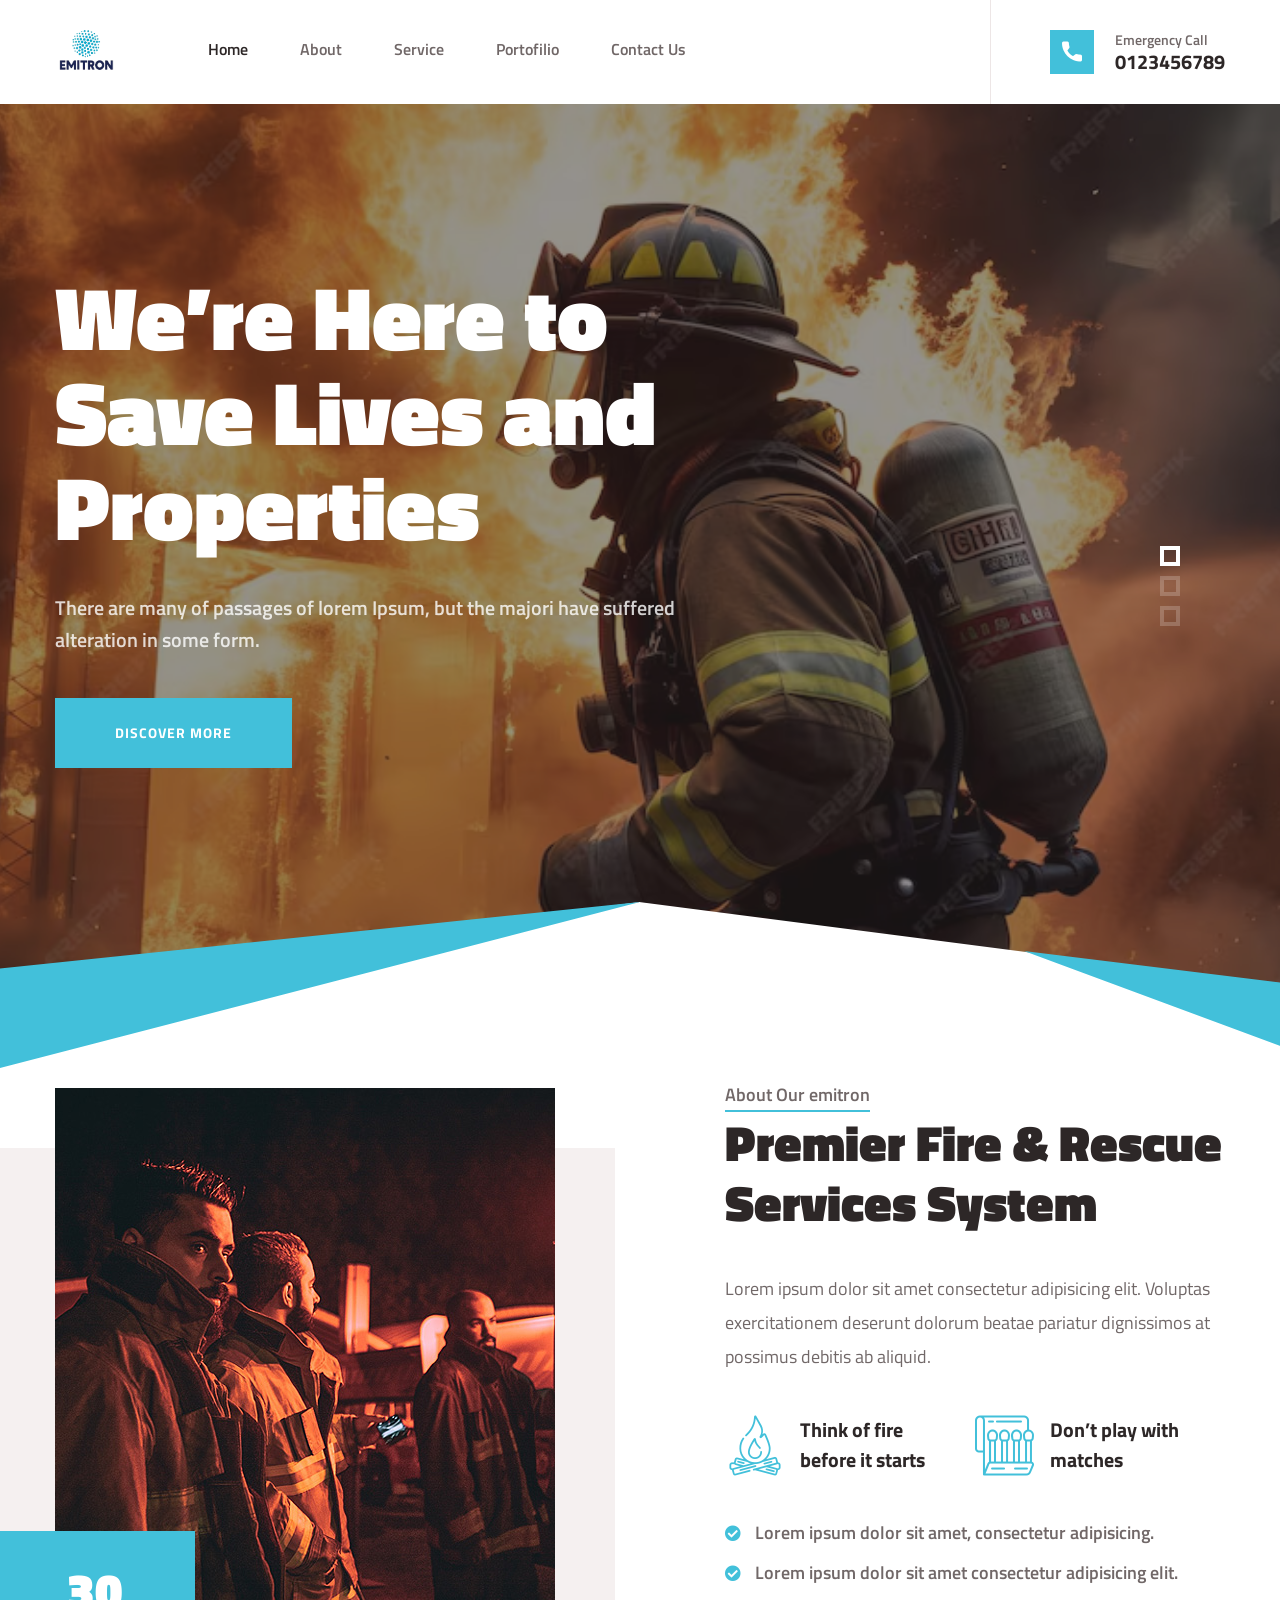
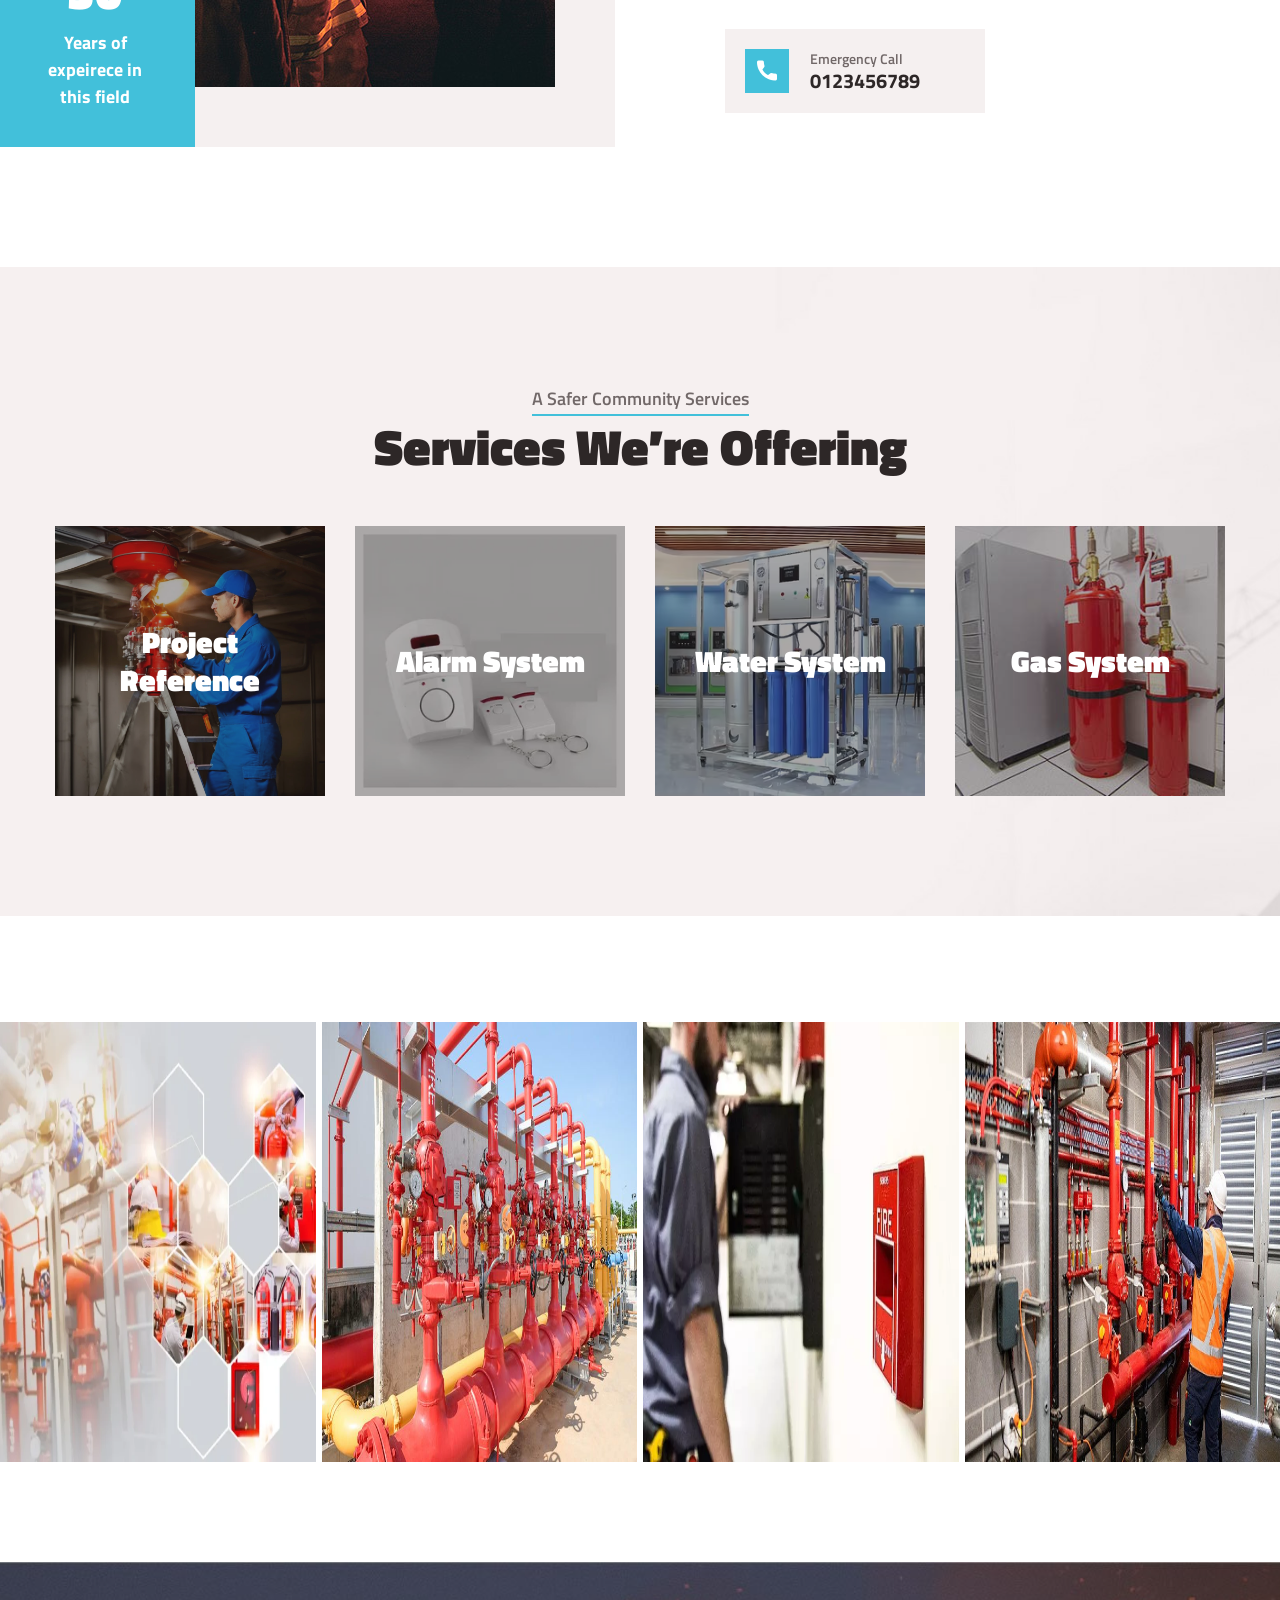
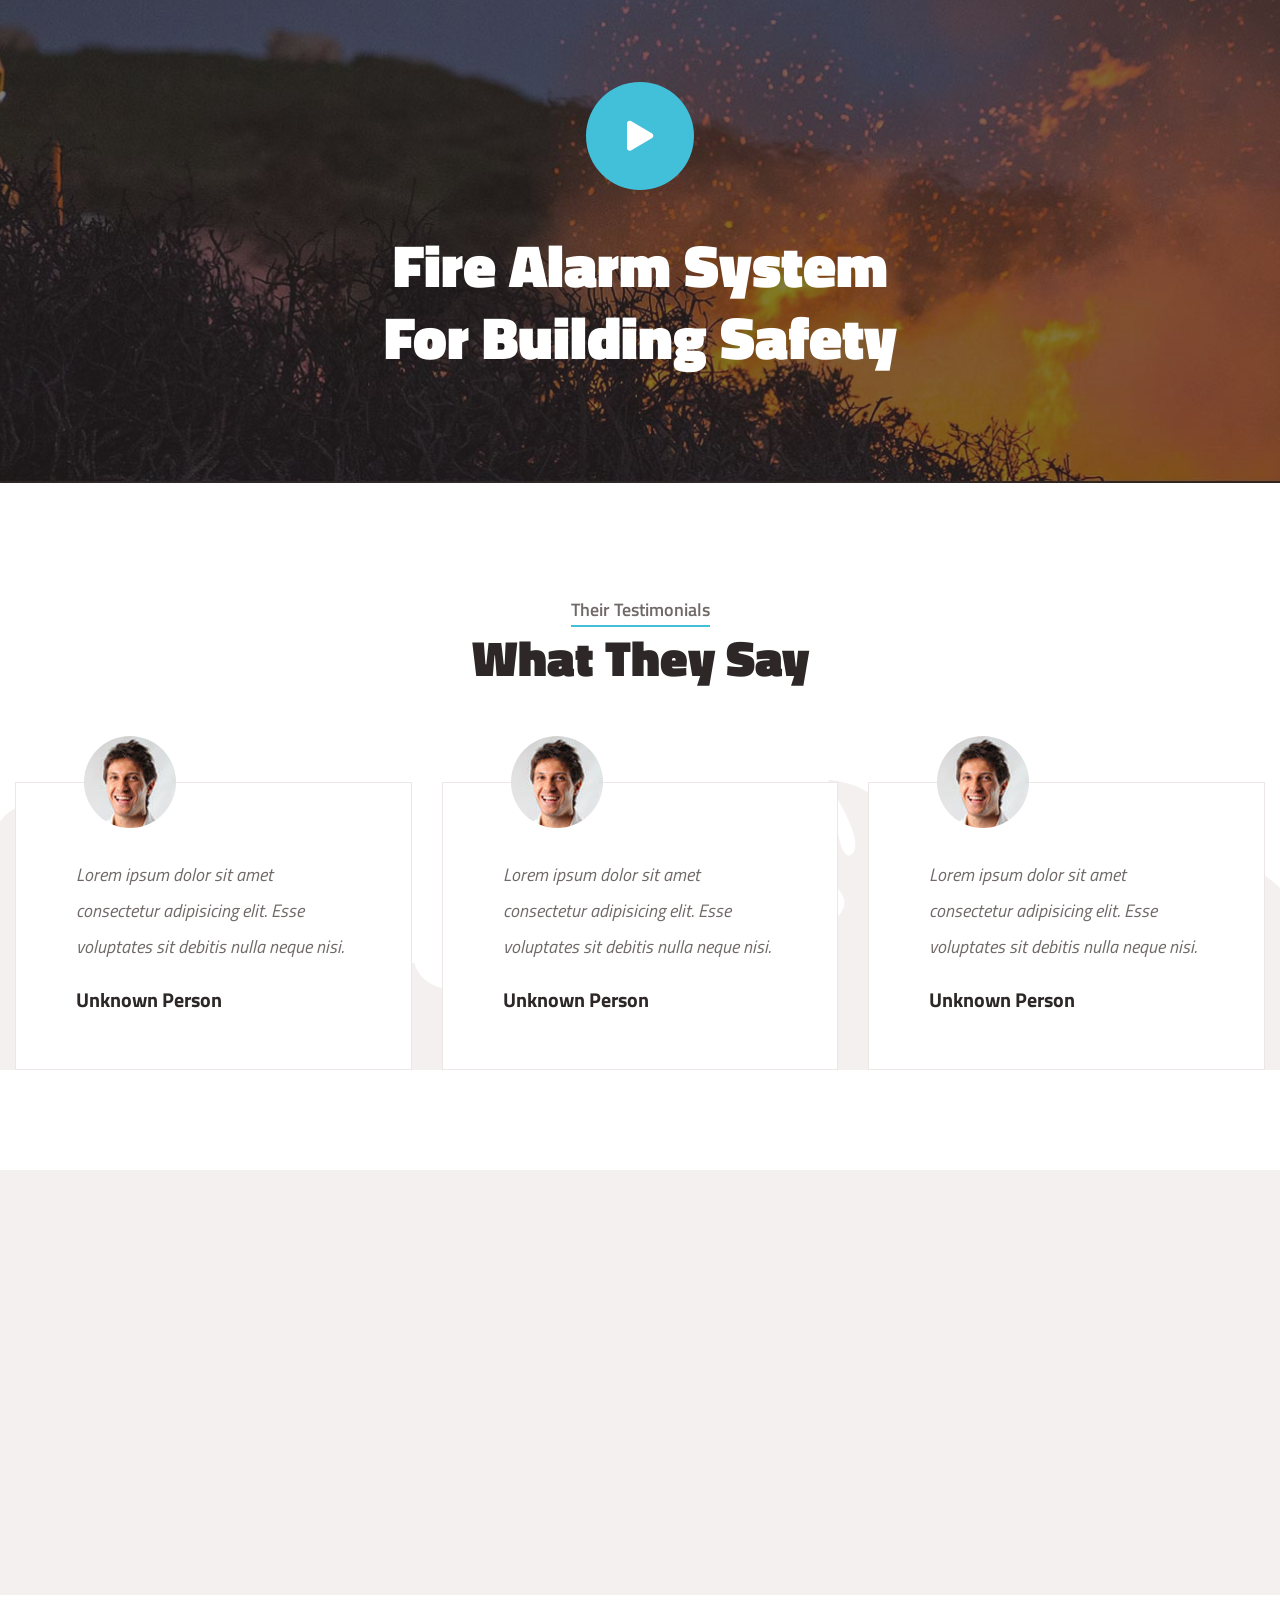
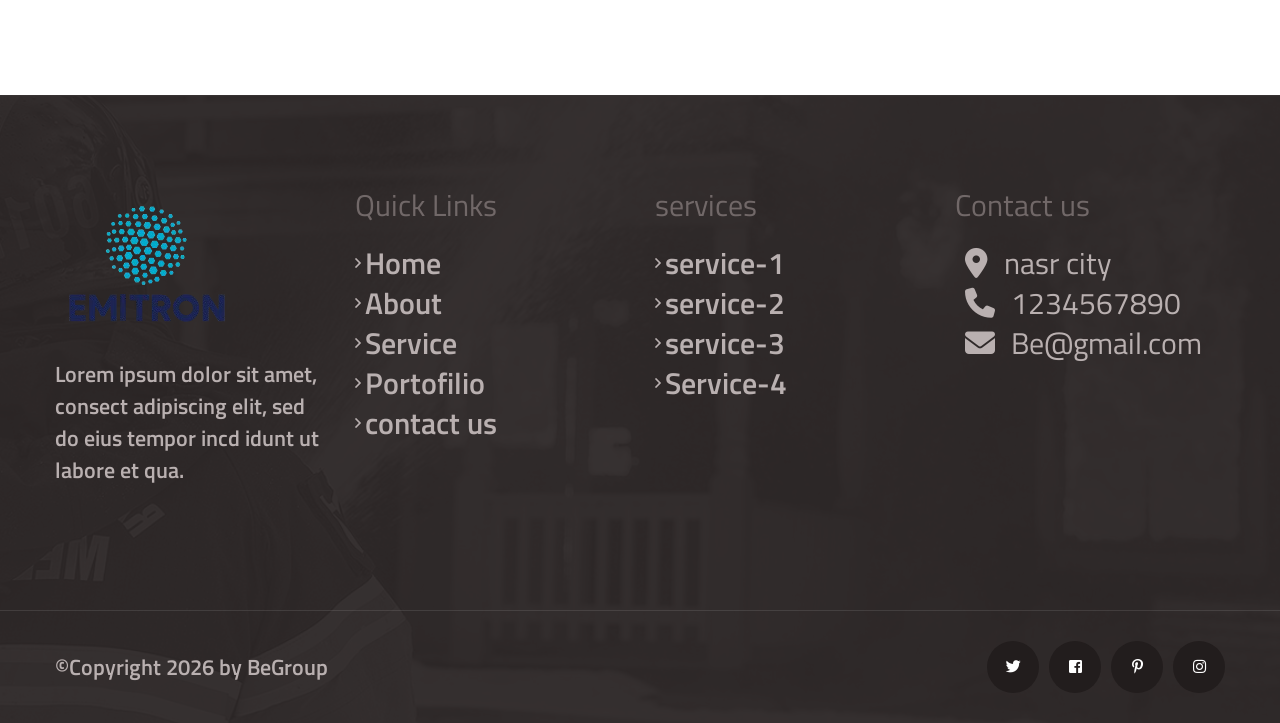
==== index.html @ 17628628 "edits" ====
<!DOCTYPE html>
<html lang="en">

<head>
    <meta charset="utf-8">
    <meta http-equiv="X-UA-Compatible" content="IE=edge">
    <meta name="viewport" content="width=device-width, initial-scale=1.0, maximum-scale=1.0, user-scalable=0">

    <title>emitron</title>

    <!-- Fav Icon -->
    <link rel="icon" href="assets/images/favicon.ico" type="image/x-icon">

    <!-- Google Fonts -->
    <link
        href="https://fonts.googleapis.com/css2?family=Titillium+Web:ital,wght@0,200;0,300;0,400;0,600;0,700;0,900;1,200;1,300;1,400;1,600;1,700&display=swap"
        rel="stylesheet">
    <link rel="stylesheet" href="https://cdnjs.cloudflare.com/ajax/libs/font-awesome/6.5.0/css/all.min.css">
    <!-- Stylesheets -->
    <link href="assets/css/font-awesome-all.css" rel="stylesheet">
    <link href="assets/css/flaticon.css" rel="stylesheet">
    <link href="assets/css/owl.css" rel="stylesheet">
    <link href="assets/css/bootstrap.css" rel="stylesheet">
    <link href="assets/css/jquery.fancybox.min.css" rel="stylesheet">
    <link href="assets/css/animate.css" rel="stylesheet">
    <link href="assets/css/color.css" rel="stylesheet">
    <link href="assets/css/style.css" rel="stylesheet">
    <link href="assets/css/responsive.css" rel="stylesheet">

</head>


<!-- page wrapper -->

<body>

    <div class="boxed_wrapper">


        <!-- preloader -->
        <div class="loader-wrap">
            <div class="preloader">
                <div class="preloader-close"><i class="fa-solid fa-circle-xmark"></i></div>
                <div id="handle-preloader" class="handle-preloader">
                    <div class="animation-preloader">
                        <div class="spinner"></div>
                        <div class="txt-loading">
                            <span data-text-preloader="e" class="letters-loading">
                                e
                            </span>
                            <span data-text-preloader="m" class="letters-loading">
                                m
                            </span>
                            <span data-text-preloader="i" class="letters-loading">
                                i
                            </span>
                            <span data-text-preloader="t" class="letters-loading">
                                t
                            </span>
                            <span data-text-preloader="r" class="letters-loading">
                                r
                            </span>
                            <span data-text-preloader="o" class="letters-loading">
                                o
                            </span>
                            <span data-text-preloader="n" class="letters-loading">
                                n
                            </span>

                        </div>
                    </div>
                </div>
            </div>
        </div>
        <!-- preloader end -->

        <!-- main header -->
        <header class="main-header">

            <!-- header-lower -->
            <div class="header-lower">
                <div class="auto-container">
                    <div class="outer-box clearfix">
                        <div class="logo-box pull-left">
                            <figure class="logo"><a href="index.html"><img class="logo1" src="assets/1.PNG" alt=""></a>
                            </figure>
                        </div>
                        <div class="menu-area pull-left">
                            <!--Mobile Navigation Toggler-->
                            <div class="mobile-nav-toggler">
                                <i class="icon-bar"></i>
                                <i class="icon-bar"></i>
                                <i class="icon-bar"></i>
                            </div>
                            <nav class="main-menu navbar-expand-md navbar-light">
                                <div class="collapse navbar-collapse show clearfix" id="navbarSupportedContent">
                                    <ul class="navigation clearfix">
                                        <li class="current"><a href="index.html">Home</a>

                                        </li>
                                        <li ><a href="about.html">About</a>

                                        </li>

                                        <li class=" dropdown"><a href="service.html">Service</a>
                                            <ul>
                                                <li><a href="service-details.html">Service-1</a>
                                                <li><a href="service-details.html">Service-1</a>
                                                <li><a href="service-details.html">Service-1</a>
                                                <li><a href="service-details.html">Service-1</a>
                                            </ul>
                                        </li>
                                        <li> <a href="portofilio.html">
                                                Portofilio
                                            </a></li>


                                        <li><a href="contact.html">Contact Us</a>

                                        </li>
                                    </ul>
                                </div>
                            </nav>
                        </div>

                        <div class="support-box pull-right">
                            <i class="flaticon-call"></i>
                            <p>Emergency Call</p>
                            <h4><a href="tel:0123456789">0123456789</a></h4>
                        </div>
                    </div>
                </div>
            </div>

            <!--sticky Header-->
            <div class="sticky-header">
                <div class="auto-container">
                    <div class="outer-box clearfix">
                        <div class="logo-box pull-left">
                            <figure class="logo"><a href="index.html"><img class="logo1" src="assets/1.PNG" alt=""></a>
                            </figure>
                        </div>
                        <div class="menu-area pull-left">
                            <nav class="main-menu clearfix">
                                <!--Keep This Empty / Menu will come through Javascript-->
                            </nav>
                        </div>
                        <div class="support-box pull-right">
                            <i class="flaticon-call"></i>
                            <p>Emergency Call</p>
                            <h4><a href="tel:0123456789">0123456789</a></h4>
                        </div>
                    </div>
                </div>
            </div>
        </header>
        <!-- main-header end-->

        <!-- Mobile Menu  -->
        <div class="mobile-menu">
            <div class="menu-backdrop"></div>
            <div class="close-btn"><i class="fas fa-times"></i></div>

            <nav class="menu-box">
                <div class="nav-logo"><a href="index.html"><img src="assets/1.PNG" alt="" title=""></a></div>
                <div class="menu-outer"><!--Here Menu Will Come Automatically Via Javascript / Same Menu as in Header-->
                </div>
                <div class="contact-info">
                    <h4>Contact Info</h4>
                    <ul>
                        <li>nasr city</li>
                        <li><a href="tel:+1234567890">1234567890</a></li>
                        <li><a href="mailto:Be@gmail.com">Be@gmail.com</a></li>
                    </ul>
                </div>
                <div class="social-links">
                    <ul class="clearfix">
                        <li><a href="index.html"><span class="fab fa-twitter"></span></a></li>
                        <li><a href="index.html"><span class="fab fa-facebook-square"></span></a></li>
                        <li><a href="index.html"><span class="fab fa-pinterest-p"></span></a></li>
                        <li><a href="index.html"><span class="fab fa-instagram"></span></a></li>
                        <li><a href="index.html"><span class="fab fa-youtube"></span></a></li>
                    </ul>
                </div>
            </nav>
        </div>
        <!-- End Mobile Menu -->


        <!-- banner-section -->
        <section class="banner-section style-one">
            <div class="pattern-layer"></div>
            <div class="banner-carousel owl-theme owl-carousel owl-nav-none">
                <div class="slide-item">
                    <div class="image-layer" style="background-image:url(assets/images/background/11.avif)"></div>
                    <div class="auto-container">
                        <div class="content-box">
                            <h1>We’re Here to Save Lives and Properties</h1>
                            <p>There are many of passages of lorem Ipsum, but the majori have suffered alteration in
                                some form.</p>
                            <div class="btn-box">
                                <a href="index.html" class="theme-btn-one">Discover More</a>
                            </div>
                        </div>
                    </div>
                </div>
                <div class="slide-item bg-left">
                    <div class="image-layer" style="background-image:url(assets/images/background/12.jpg)"></div>
                    <div class="auto-container">
                        <div class="content-box">
                            <h1>We’re Here to Save Lives and Properties</h1>
                            <p>There are many of passages of lorem Ipsum, but the majori have suffered alteration in
                                some form.</p>
                            <div class="btn-box">
                                <a href="index.html" class="theme-btn-one">Discover More</a>
                            </div>
                        </div>
                    </div>
                </div>
                <div class="slide-item bg-left">
                    <div class="image-layer" style="background-image:url(assets/images/background/13.jpg)"></div>
                    <div class="auto-container">
                        <div class="content-box">
                            <h1>We’re Here to Save Lives and Properties</h1>
                            <p>There are many of passages of lorem Ipsum, but the majori have suffered alteration in
                                some form.</p>
                            <div class="btn-box">
                                <a href="about.html" class="theme-btn-one">Discover More</a>
                            </div>
                        </div>
                    </div>
                </div>
            </div>
        </section>
        <!-- banner-section end -->


        <!-- about-section -->
        <section class="about-section">
            <div class="auto-container">
                <div class="row clearfix">
                    <div class="col-lg-6 col-md-12 col-sm-12 image-column">
                        <div class="image_block_1">
                            <div class="image-box">
                                <figure class="image"><img src="assets/images/resource/about-1.jpg" alt=""></figure>
                                <div class="image-content">
                                    <h2>30</h2>
                                    <h5>Years of expeirece in this field</h5>
                                </div>
                            </div>
                        </div>
                    </div>
                    <div class="col-lg-6 col-md-12 col-sm-12 content-column">
                        <div class="content_block_1">
                            <div class="content-box">
                                <div class="sec-title">
                                    <p>About Our emitron</p>
                                    <h2>Premier Fire & Rescue Services System</h2>
                                </div>
                                <div class="text">
                                    <p>Lorem ipsum dolor sit amet consectetur adipisicing elit. Voluptas exercitationem
                                        deserunt dolorum beatae pariatur dignissimos at possimus debitis ab aliquid.</p>
                                </div>
                                <div class="inner-box clearfix">
                                    <div class="single-item">
                                        <i class="flaticon-bonfire"></i>
                                        <h4>Think of fire <br />before it starts</h4>
                                    </div>
                                    <div class="single-item">
                                        <i class="flaticon-matches"></i>
                                        <h4>Don’t play with matches</h4>
                                    </div>
                                </div>
                                <ul class="list-item clearfix">
                                    <li>Lorem ipsum dolor sit amet, consectetur adipisicing.</li>
                                    <li>Lorem ipsum dolor sit amet consectetur adipisicing elit.</li>
                                </ul>
                                <div class="support-box">
                                    <i class="flaticon-call"></i>
                                    <p>Emergency Call</p>
                                    <h4><a href="tel:0123456789">0123456789</a></h4>
                                </div>
                            </div>
                        </div>
                    </div>
                </div>
            </div>
        </section>
        <!-- about-section end -->


        <!-- service-section -->
        <section class="service-section centred bg-color-1">
            <div class="bg-layer" style="background-image: url(assets/images/background/service-bg-1.jpg);"></div>
            <div class="auto-container">
                <div class="sec-title">
                    <p>A Safer Community Services</p>
                    <h2>Services We’re Offering</h2>
                </div>
                <div class="row clearfix">
                    <div class="col-lg-3 col-md-6 col-sm-12 service-block">
                        <div class="service-block-one wow fadeInUp animated animated" data-wow-delay="00ms"
                            data-wow-duration="1500ms">
                            <div class="inner-box">
                                <figure class="image-box"><img src="assets/images/background/14.webp" alt=""></figure>
                                <div class="text">
                                    <h2>Project Reference</h2>
                                </div>
                                <div class="overlay-content">
                                    <div class="inner">
                                        <h3><a href="service-details.html"></a>Project Reference</h3>
                                        <p>Lorem ipsum dolor sit. <br />Lorem ipsum dolor sit amet.</p>
                                        <div class="link"><a href="service-details.html">More</a></div>
                                    </div>
                                </div>
                            </div>
                        </div>
                    </div>
                    <div class="col-lg-3 col-md-6 col-sm-12 service-block">
                        <div class="service-block-one wow fadeInUp animated animated" data-wow-delay="300ms"
                            data-wow-duration="1500ms">
                            <div class="inner-box">
                                <figure class="image-box"><img src="assets/images/background/16.webp" alt=""></figure>
                                <div class="text">
                                    <h2>Alarm System</h2>
                                </div>
                                <div class="overlay-content">
                                    <div class="inner">
                                        <h3><a href="service-details.html">Alarm System</a></h3>
                                        <p>Lorem ipsum dolor sit. <br />Lorem ipsum dolor sit amet.</p>
                                        <div class="link"><a href="service-details.html">More</a></div>
                                    </div>
                                </div>
                            </div>
                        </div>
                    </div>
                    <div class="col-lg-3 col-md-6 col-sm-12 service-block">
                        <div class="service-block-one wow fadeInUp animated animated" data-wow-delay="600ms"
                            data-wow-duration="1500ms">
                            <div class="inner-box">
                                <figure class="image-box"><img src="assets/images/background/111.avif" alt=""></figure>
                                <div class="text">
                                    <h2>Water System</h2>
                                </div>
                                <div class="overlay-content">
                                    <div class="inner">
                                        <h3><a href="service-details.html">Water System</a></h3>
                                        <p>Lorem ipsum dolor sit. <br />Lorem ipsum dolor sit amet.</p>
                                        <div class="link"><a href="service-details.html">More</a></div>
                                    </div>
                                </div>
                            </div>
                        </div>
                    </div>
                    <div class="col-lg-3 col-md-6 col-sm-12 service-block">
                        <div class="service-block-one wow fadeInUp animated animated" data-wow-delay="600ms"
                            data-wow-duration="1500ms">
                            <div class="inner-box">
                                <figure class="image-box"><img src="assets/images/background/133.jpg" alt=""></figure>
                                <div class="text">
                                    <h2>Gas System</h2>
                                </div>
                                <div class="overlay-content">
                                    <div class="inner">
                                        <h3><a href="service-details.html">Gas System</a></h3>
                                        <p>Lorem ipsum dolor sit. <br />Lorem ipsum dolor sit amet.</p>
                                        <div class="link"><a href="service-details.html">More</a></div>
                                    </div>
                                </div>
                            </div>
                        </div>
                    </div>
                </div>
            </div>
        </section>
        <!-- service-section end -->

        <section class="space-section">

        </section>
        <!-- portofilio-section -->
        <section class="portofilio-section pt-6">
            <div class="outer-container">
                <div class="portofilio-carousel owl-carousel owl-theme owl-dots-none owl-nav-none">
                    <div class="portofilio-block-one">
                        <div class="inner-box">
                            <figure class="image-box">
                                <img src="assets/images//background/111111.webp" alt="">
                                <a href="assets/images/background/111111.web" class="view-btn lightbox-image"
                                    data-fancybox="portofilio">+</a>
                            </figure>
                        </div>
                    </div>
                    <div class="portofilio-block-one">
                        <div class="inner-box">
                            <figure class="image-box">
                                <img src="assets/images//background/1111111.jpg" alt="">
                                <a href="assets/images/background/1111111.jpg" class="view-btn lightbox-image"
                                    data-fancybox="portofilio">+</a>
                            </figure>
                        </div>
                    </div>
                    <div class="portofilio-block-one">
                        <div class="inner-box">
                            <figure class="image-box">
                                <img src="assets/images//background/1212.webp" alt="">
                                <a href="assets/images/background/1212.web" class="view-btn lightbox-image"
                                    data-fancybox="portofilio">+</a>
                            </figure>
                        </div>
                    </div>
                    <div class="portofilio-block-one">
                        <div class="inner-box">
                            <figure class="image-box">
                                <img src="assets/images//background/1313.jpg" alt="">
                                <a href="assets/images/background/1313.jpg" class="view-btn lightbox-image"
                                    data-fancybox="portofilio">+</a>
                            </figure>
                        </div>
                    </div>
                </div>
            </div>
        </section>
        <!-- portofilio-section end -->



        <section class="space-section">

        </section>



        <!-- video-section -->
        <section class="video-section centred" style="background-image: url(assets/images/background/video-bg-1.jpg);">
            <div class="auto-container">
                <div class="inner-box">
                    <a href="https://youtu.be/GQ6KFdTDbPE" class="lightbox-image video-btn" data-caption="">
                        <i class="fas fa-play"></i>
                    </a>
                    <h2>Fire Alarm System <br>For Building Safety</h2>
                </div>
            </div>
        </section>
        <!-- video-section end -->


        <!-- testimonial-section -->
        <section class="testimonial-section">
            <div class="pattern-layer" style="background-image: url(assets/images/shape/pattern-2.png);"></div>
            <div class="large-container">
                <div class="sec-title centred">
                    <p>Their Testimonials</p>
                    <h2>What They Say</h2>
                </div>
                <div class="three-item-carousel owl-carousel owl-theme owl-dots-none owl-nav-none">
                    <div class="testimonial-block-one">
                        <div class="inner-box">
                            <figure class="author-thumb"><img src="assets/images/background/1 (1).jpg" alt=""></figure>
                            <div class="text">
                                <p>Lorem ipsum dolor sit amet consectetur adipisicing elit. Esse voluptates sit debitis
                                    nulla neque nisi.</p>
                            </div>
                            <div class="author-info">
                                <h4>Unknown Person</h4>
                                <!-- <span class="designation">Our Citizen</span> -->
                            </div>
                        </div>
                    </div>
                    <div class="testimonial-block-one">
                        <div class="inner-box">
                            <figure class="author-thumb"><img src="assets/images/background/1 (1).jpg" alt=""></figure>
                            <div class="text">
                                <p>Lorem ipsum dolor sit amet consectetur adipisicing elit. Esse voluptates sit debitis
                                    nulla neque nisi.</p>
                            </div>
                            <div class="author-info">
                                <h4>Unknown Person</h4>
                                <!-- <span class="designation">Our Citizen</span> -->
                            </div>
                        </div>
                    </div>
                    <div class="testimonial-block-one">
                        <div class="inner-box">
                            <figure class="author-thumb"><img src="assets/images/background/1 (1).jpg" alt=""></figure>
                            <div class="text">
                                <p>Lorem ipsum dolor sit amet consectetur adipisicing elit. Esse voluptates sit debitis
                                    nulla neque nisi.</p>
                            </div>
                            <div class="author-info">
                                <h4>Unknown Person</h4>
                                <!-- <span class="designation">Our Citizen</span> -->
                            </div>
                        </div>
                    </div>
                </div>
            </div>
        </section>
        <!-- testimonial-section end -->

<div class="space-section">

</div>
        <!-- clients-section -->
        <section class="clients-section bg-color-1">
            <div class="auto-container">
                <div class="clients-carousel owl-carousel owl-theme owl-nav-none owl-dots-none">
                    <figure class="clients-logo-box"><a href="index.html"><img src="assets/1.png" alt=""></a></figure>
                    <figure class="clients-logo-box"><a href="index.html"><img src="assets/1.png" alt=""></a></figure>
                    <figure class="clients-logo-box"><a href="index.html"><img src="assets/1.png" alt=""></a></figure>
                    <figure class="clients-logo-box"><a href="index.html"><img src="assets/1.png" alt=""></a></figure>
                    <figure class="clients-logo-box"><a href="index.html"><img src="assets/1.png" alt=""></a></figure>
                </div>
            </div>
        </section>
        <!-- clients-section end -->


        <!-- news-section -->
        <!-- <section class="news-section">
            <div class="auto-container">
                <div class="sec-title centred">
                    <p>From the Blog</p>
                    <h2>News & Articles</h2>
                </div>
                <div class="row clearfix">
                    <div class="col-lg-6 col-md-6 col-sm-12 news-block">
                        <div class="news-block-one">
                            <div class="row clearfix">
                                <div class="col-lg-6 col-md-12 col-sm-12 image-column">
                                    <div class="image-box">
                                        <figure class="image"><a href="blog-details.html"><img src="assets/images/news/news-1.jpg" alt=""></a></figure>
                                        <div class="post-date"><h4>25</h4><p>AUG</p></div>
                                    </div>
                                </div>
                                <div class="col-lg-6 col-md-12 col-sm-12 content-column">
                                    <div class="content-box">
                                        <ul class="post-info clearfix">
                                            <li><i class="far fa-folder-open"></i><a href="index.html">Safety</a></li>
                                            <li><i class="far fa-comments"></i><a href="index.html"> 02 Comments</a></li>
                                        </ul>
                                        <h2><a href="blog-details.html">Learn Basic Fire Safety Rules</a></h2>
                                        <p>Lorem Ipsum is simply dummy text of the new design printng and type setting Ipsum has been the is industrys.</p>
                                        <div class="link"><a href="blog-details.html"><i class="flaticon-right-arrow"></i></a></div>
                                    </div>
                                </div>
                            </div>
                        </div>
                    </div>
                    <div class="col-lg-6 col-md-6 col-sm-12 news-block">
                        <div class="news-block-one">
                            <div class="row clearfix">
                                <div class="col-lg-6 col-md-12 col-sm-12 image-column">
                                    <div class="image-box">
                                        <figure class="image"><a href="blog-details.html"><img src="assets/images/news/news-2.jpg" alt=""></a></figure>
                                        <div class="post-date"><h4>24</h4><p>AUG</p></div>
                                    </div>
                                </div>
                                <div class="col-lg-6 col-md-12 col-sm-12 content-column">
                                    <div class="content-box">
                                        <ul class="post-info clearfix">
                                            <li><i class="far fa-folder-open"></i><a href="index.html">Safety</a></li>
                                            <li><i class="far fa-comments"></i><a href="index.html"> 03 Comments</a></li>
                                        </ul>
                                        <h2><a href="blog-details.html">Save Lives when Possible</a></h2>
                                        <p>Lorem Ipsum is simply dummy text of the new design printng and type setting Ipsum has been the is industrys.</p>
                                        <div class="link"><a href="blog-details.html"><i class="flaticon-right-arrow"></i></a></div>
                                    </div>
                                </div>
                            </div>
                        </div>
                    </div>
                </div>
            </div>
        </section> -->
        <!-- news-section end -->
        <section class="space-section">

        </section>

        <!-- newsletter-section -->
        <!-- <section class="newsletter-section">
            <div class="auto-container">
                <div class="row clearfix">
                    <div class="col-lg-6 col-md-12 col-sm-12 text-column">
                        <div class="text">
                            <div class="icon-box"><i class="flaticon-mail"></i></div>
                            <h4>Join our newsletter and get latest updates</h4>
                        </div>
                    </div>
                    <div class="col-lg-6 col-md-12 col-sm-12 form-column">
                        <form action="index.html" method="post" class="newsletter-form">
                            <div class="form-group">
                                <input type="email" name="email" placeholder="Email Address" required="">
                                <button type="submit"><i class="fas fa-check"></i></button>
                            </div>
                        </form>
                    </div>
                </div>
            </div>
        </section> -->
        <!-- newsletter-section end -->


   <!-- main-footer -->
        <footer class="main-footer" style="background-image: url(assets/images/background/footer-bg-1.jpg);">

            <div class="footer-top">
                <div class="auto-container">
                    <div class="widget-section">
                        <div class="row clearfix">
                            <div class="col-lg-3 col-md-6 col-sm-12 footer-column">
                                <div class="footer-widget about-widget">
                                    <div class="widget-title">
                                        <img src="assets/1.PNG" alt="" style="height: 146px; width: 185px;">
                                        <!-- <h4>emitron</h4> -->
                                    </div>
                                    <div class="text">
                                        <p>Lorem ipsum dolor sit amet, consect adipiscing elit, sed do eius tempor incd
                                            idunt ut labore et qua.</p>
                                    </div>

                                </div>
                            </div>
                            <div class="col-lg-3 col-md-6 col-sm-12 footer-column footer-down">
                                <div class="footer-widget links-widget">
                                    <div class="widget-title">
                                        Quick Links
                                    </div>
                                    <div class="widget-content">
                                        <ul class="links-list clearfix">
                                            <li><a href="index.html">Home</a></li>
                                            <li><a href="index.html">About</a></li>
                                            <li><a href="index.html">Service</a></li>
                                            <li><a href="index.html">Portofilio</a></li>
                                            <li><a href="index.html">contact us</a></li>
                                        </ul>
                                    </div>
                                </div>
                            </div>
                            <div class="col-lg-3 col-md-6 col-sm-12 footer-column footer-down">
                                <div class="footer-widget links-widget">
                                    <div class="widget-title">
                                        services
                                    </div>

                                    <div class="widget-content">
                                        <ul class="links-list clearfix">
                                            <li><a href="index.html">service-1</a></li>
                                            <li><a href="index.html">service-2</a></li>
                                            <li><a href="index.html">service-3</a></li>
                                            <li><a href="index.html">Service-4</a></li>

                                        </ul>
                                    </div>

                                </div>
                            </div>
                            <div class="col-lg-3 col-md-6 col-sm-12 footer-column footer-down">
                                <div class="footer-widget link-widget">
                                    <div class="widget-title">
                                        Contact us
                                    </div>
                                    <div class="widget-content">
                                        <ul class="links-list clearfix">
                                            <li><i class="fa-solid fa-location-dot mr-3"></i><a href="#">nasr city</a>
                                            </li>
                                            <li><i class="fa-solid fa-phone mr-3"></i><a
                                                    href="tel:1234567890">1234567890</a></li>
                                            <li><i class="fa-solid fa-envelope mr-3"></i><a
                                                    href="mailto:Be@gmail.com">Be@gmail.com</a></li>
                                        </ul>
                                    </div>
                                </div>
                            </div>
                        </div>
                    </div>
                </div>
            </div>
            <div class="footer-bottom">
                <div class="auto-container clearfix">
                    <div class="copyright pull-left">
                        <p>&copy;Copyright 2026 by <a href="index.html">BeGroup</a></p>
                    </div>
                    <ul class="footer-social clearfix pull-right">
                        <li><a href="index.html"><i class="fab fa-twitter"></i></a></li>
                        <li><a href="index.html"><i class="fab fa-facebook-square"></i></a></li>
                        <li><a href="index.html"><i class="fab fa-pinterest-p"></i></a></li>
                        <li><a href="index.html"><i class="fab fa-instagram"></i></a></li>
                    </ul>
                </div>
            </div>
        </footer>
        <!-- main-footer end -->

        <!--Scroll to top-->
        <button class="scroll-top scroll-to-target" data-target="html">
            <span class="fa fa-arrow-up"></span>
        </button>
    </div>


    <!-- jequery plugins -->
    <script src="assets/js/jquery.js"></script>
    <script src="assets/js/popper.min.js"></script>
    <script src="assets/js/bootstrap.min.js"></script>
    <script src="assets/js/owl.js"></script>
    <script src="assets/js/wow.js"></script>
    <script src="assets/js/validation.js"></script>
    <script src="assets/js/jquery.fancybox.js"></script>
    <script src="assets/js/appear.js"></script>
    <script src="assets/js/jquery.countTo.js"></script>

    <!-- main-js -->
    <script src="assets/js/script.js"></script>

</body><!-- End of .page_wrapper -->

</html>
---- assets/css/flaticon.css ----
/*
  	Flaticon icon font: Flaticon
  	Creation date: 02/09/2020 15:17
  	*/

@font-face {
  font-family: "Flaticon";
  src: url("../fonts/Flaticon.eot");
  src: url("../fonts/Flaticon.eot?#iefix") format("embedded-opentype"),
       url("../fonts/Flaticon.woff2") format("woff2"),
       url("../fonts/Flaticon.woff") format("woff"),
       url("../fonts/Flaticon.ttf") format("truetype"),
       url("../fonts/Flaticon.svg#Flaticon") format("svg");
  font-weight: normal;
  font-style: normal;
}

@media screen and (-webkit-min-device-pixel-ratio:0) {
  @font-face {
    font-family: "Flaticon";
    src: url("../fonts/Flaticon.svg#Flaticon") format("svg");
  }
}

[class^="flaticon-"]:before, [class*=" flaticon-"]:before,
[class^="flaticon-"]:after, [class*=" flaticon-"]:after {   
  font-family: Flaticon;
  font-style: normal;
}

.flaticon-call:before { content: "\f100"; }
.flaticon-bonfire:before { content: "\f101"; }
.flaticon-matches:before { content: "\f102"; }
.flaticon-inspection:before { content: "\f103"; }
.flaticon-charity:before { content: "\f104"; }
.flaticon-round-table:before { content: "\f105"; }
.flaticon-right-arrow:before { content: "\f106"; }
.flaticon-mail:before { content: "\f107"; }
.flaticon-fire-alarm:before { content: "\f108"; }
.flaticon-fire-station:before { content: "\f109"; }
.flaticon-fireman:before { content: "\f10a"; }
.flaticon-fire-extinguisher:before { content: "\f10b"; }
.flaticon-fire-exit:before { content: "\f10c"; }
.flaticon-bell:before { content: "\f10d"; }
.flaticon-telephone:before { content: "\f10e"; }
.flaticon-email:before { content: "\f10f"; }
.flaticon-pin:before { content: "\f110"; }
.flaticon-life-saver:before { content: "\f111"; }
---- assets/css/color.css ----
/* template-color */

.scroll-top{
  background: #42C0DA;
}

.preloader-close{
	background: #42C0DA;
}

.mobile-menu .menu-backdrop{
  /* background: #42C0DA; */
}

.scroll-top:hover{
  background: #42C0DA;
}

.mobile-menu .contact-info ul li a:hover{
  color: #42C0DA;
}

.header-top .social-links li a:hover{
  color:#42C0DA;
}

.main-menu .navigation > li > ul > li > a:hover,
.main-menu .navigation > li > .megamenu li > a:hover{
  color: #42C0DA;
}

.main-menu .navigation > li > ul > li > ul > li > a:hover{
  color: #42C0DA;
}

.main-header .support-box i{
  background: #42C0DA;
}

.main-header .support-box h4 a:hover{
  color: #42C0DA;
}

.theme-btn-one{
	background: #42C0DA;
}

.banner-section .pattern-layer:before{
	background: #42C0DA;
}

.banner-section .pattern-layer:after{
	background: #42C0DA;
}

.image_block_1 .image-box .image-content{
	background: #42C0DA;
}

.sec-title p:before{
	background: #42C0DA;
}

.content_block_1 .content-box .support-box h4 a:hover{
	color: #42C0DA;
}

.content_block_1 .content-box .support-box i{
	background: #42C0DA;
}

.content_block_1 .content-box .inner-box .single-item i{
	color: #42C0DA;
}

.content_block_1 .content-box .list-item li:before{
	color: #42C0DA;
}

.service-block-one .inner-box .overlay-content .link a{
	background: #42C0DA;
}

.service-block-one .inner-box:before{
	background: #42C0DA;
}

.progress-box .bar-inner{
	background: #42C0DA;
}

.content_block_2 .content-box .inner-box .single-item i{
	background: #42C0DA;
}

.bg-color-3{
	background-color: #42C0DA;
}

.portofilio-block-one .inner-box .image-box:before{
	background: #42C0DA;
}

.content_block_3 .content-box .lower-box{
	background: #42C0DA;
}

.content_block_4 .counter-block .counter-block-one .icon-box{
	background: #42C0DA;
}

.video-section .inner-box a{
	background: #42C0DA;
}

.testimonial-block-one .inner-box:hover .author-thumb{
	background: #42C0DA;
}

.testimonial-block-one .inner-box .author-info .designation{
	color: #42C0DA;
}

.testimonial-block-one .inner-box:before{
	background: #42C0DA;
}

.news-block-one .image-box .image{
	background: #42C0DA;
}

.news-block-one .image-box .post-date{
	background: #42C0DA;
}

.news-block-one .content-box .post-info li a:hover{
  color: #42C0DA;
}

.news-block-one .content-box .post-info li i{
	color: #42C0DA;
}

.news-block-one .content-box h2 a:hover{
  color: #42C0DA;
}

.news-block-one .content-box .link a:hover{
	background: #42C0DA;
}

.newsletter-section .text .icon-box{
	color: #42C0DA;
}

.newsletter-section .newsletter-form .form-group input:focus{
  border-color: #42C0DA !important;
}

.newsletter-section .newsletter-form .form-group button{
	color: #42C0DA;
}

.footer-top .about-widget .support-box i{
	background: #42C0DA;
}

.footer-top .about-widget .support-box h4 a:hover{
	color: #42C0DA;
}

.footer-top .links-widget .links-list li a:hover{
  color: #42C0DA;
}

.footer-top .links-widget .links-list li a:hover:before{
	color: #42C0DA;
}

.footer-bottom .footer-social li a:hover{
  background: #42C0DA;
}

.main-header.style-two .header-lower .main-menu .navigation > li.current > a, 
.main-header.style-two .header-lower .main-menu .navigation > li:hover > a {
  color: #42C0DA;
}

.main-header.style-two .header-lower .support-box h4 a:hover{
  color: #42C0DA;
}

.history-section .upper-content .content-box .counter-block .icon-box{
	color: #42C0DA;
}

.history-section .upper-content .content-box .text .list li:before{
	background: #42C0DA;
}

.image_block_2 .image-box .image-content .support-box i{
	background: #42C0DA;
}

.image_block_2 .image-box .image-content .support-box h4 a:hover{
  color: #42C0DA;
}

.content_block_5 .content-box h3{
	color: #42C0DA;
}

.content_block_5 .content-box .inner .list-item li:before{
	color: #42C0DA;
}

.feature-block-one .inner-box:before{
	background: #42C0DA;
}

.team-block-one .inner-box .image-box:before{
	background: #42C0DA;
}

.team-block-one .inner-box .lower-content h4 a:hover{
  color: #42C0DA;
}

.team-block-one .inner-box .lower-content .social-links li a:hover{
  color: #42C0DA;
}

.team-block-one .inner-box:before{
	background: #42C0DA;
}

.google-map-section .map-inner .map-content{
	background: #42C0DA;
}

.page-title .pattern-layer:before{
	background: #42C0DA;
}

.page-title .pattern-layer:after{
	background: #42C0DA;
}

.content_block_6 .info-inner .info-list li i{
	background: #42C0DA;
}

.content_block_6 .info-inner .info-list li p a:hover{
  color: #42C0DA;
}

.contact-section .form-inner .form-group input:focus,
.contact-section .form-inner .form-group textarea:focus{
  border-color: #42C0DA !important;
}

.error-section .inner-box p a{
	color: #42C0DA;
}

.default-sidebar .widget-title h4:before{
	background: #42C0DA;
}

.service-sidebar .categori-widget .categori-list li a:before{
	background: #42C0DA;
}

.service-sidebar .advise-widget .inner-box:before{
	background: #42C0DA;
}

.service-details-content .inner-box h4{
	color: #42C0DA;
}

.service-details-content .inner-box .two-column .list li:before{
	color: #42C0DA;
}

.pagination li a:hover,
.pagination li a.active{
	background: #42C0DA;
}

.sidebar .sidebr-search{
	background: #42C0DA;
}

.sidebar .sidebar-post .post-inner .post .post-thumb{
	background: #42C0DA;
}

.sidebar .sidebar-post .post-inner .post .comment i{
	color: #42C0DA;
}

.sidebar .sidebar-post .post-inner .post h6 a:hover{
    color: #42C0DA;
}

.sidebar .categories-widget .categories-list li a span{
	color: #42C0DA;
}

.sidebar .categories-widget .categories-list li a:hover{
	background: #42C0DA;
}

.sidebar .tags-widget .tags-list li a:hover{
	background: #42C0DA;
}

.blog-details-content .post-share-option .tags li a:hover{
	background: #42C0DA;
}

.blog-details-content .post-share-option .social-links li a:hover{
  color: #42C0DA;
}

.blog-details-content .comment-box .comment .comment-info h4 span{
	color: #42C0DA;
}

.blog-details-content .comment-box .comment .reply-btn{
	background: #42C0DA;
}

.blog-details-content .comments-form-area .comment-form .form-group input:focus,
.blog-details-content .comments-form-area .comment-form .form-group textarea:focus{
	border-color: #42C0DA !important;
}
---- assets/css/style.css ----
/* Css For emitron */

/************ TABLE OF CONTENTS ***************
1. Fonts
2. Reset
3. Global
4. Main Header/style-one/style-two
5. Main Slider/style-one/style-two
6. Intro Section
7. Welcome Section
9. Cta Section
8. Research Fields
10. Testimonial Section
11. Researches Section
12. Team Section
14. Video
15. Fact Counter
16. News Section
19. Clients Section
20. Main Footer
21. Footer Bottom
22. Research Style Two
23. Innovative Solution
24. Discover Section
25. Testimonial Section
26. Chooseus Section
27. News Style Two
28. Page Title
29. Research Page Section
30. Research Details
31. Professor Page Section
32. Professor Details
33. About Section
34. Error Section
35. Blog Page Section
36. Blog Details
37. Blog Sidebar
38. Contact Section
39. Google Map


**********************************************/



/*** 

====================================================================
  Reset
====================================================================

 ***/
* {
  margin:0px;
  padding:0px;
  border:none;
  outline:none;
}


/*** 

====================================================================
  Global Settings
====================================================================

 ***/


body {
  font-size:18px;
  color:#716868;
  line-height:34px;
  font-weight:400;
  background:#ffffff;
  font-family: 'Titillium Web', sans-serif;
  background-size:cover;
  background-repeat:no-repeat;
  background-position:center top;
  -webkit-font-smoothing: antialiased;
}
.space-section{
  position: relative;
  padding: 50px 0px 50px 0px; 
}

  @media (min-width:1200px) {
  .container {
    max-width: 1170px;
    padding: 0px 15px;
  }
}

.large-container{
  max-width: 1500px;
  padding: 0px 15px;
  margin: 0 auto;
}

.container-fluid{
  padding: 0px;
}

.auto-container{
  position:static;
  max-width:1200px;
  padding:0px 15px;
  margin:0 auto;
}

.small-container{
  max-width:680px;
  margin:0 auto;
}

.boxed_wrapper{
  position: relative;
  margin: 0 auto;
  overflow: hidden !important;
  width: 100%;
  min-width: 300px;
}


a{
  text-decoration:none;
  transition:all 500ms ease;
  -moz-transition:all 500ms ease;
  -webkit-transition:all 500ms ease;
  -ms-transition:all 500ms ease;
  -o-transition:all 500ms ease;
}

a:hover{
  text-decoration:none;
  outline:none;
}

input,button,select,textarea{
  font-family: 'Titillium Web', sans-serif;
  font-weight: 400;
  font-size: 16px;
}

ul,li{
  list-style:none;
  padding:0px;
  margin:0px; 
}

input{
  transition: all 500ms ease;
}

button:focus,
input:focus,
textarea:focus{
  outline: none;
  box-shadow: none;
  transition: all 500ms ease;
}

p{
  position: relative;
  font-family: 'Titillium Web', sans-serif;
  color: #716868;
  font-weight: 400;
  margin: 0px;
  transition: all 500ms ease;
}

h1,h2,h3,h4,h5,h6{
  position:relative;
  font-family: 'Titillium Web', sans-serif;
  font-weight: 400;
  color: #2d2727;
  margin: 0px;
  transition: all 500ms ease;
}

/* Preloader */

.handle-preloader {
  align-items: center;
  -webkit-align-items: center;
  display: flex;
  display: -ms-flexbox;
  height: 100%;
  justify-content: center;
  -webkit-justify-content: center;
  position: fixed;
  left: 0;
  top: 0;
  width: 100%;
  z-index: 99999;
  background: #fff;
}

.preloader-close{
  position: fixed;
  z-index: 999999;
  font-size: 14px;
  line-height: 30px;
  color: #fff;
  padding: 5px 20px;
  cursor: pointer;
  right: 0;
  top: 0;
  font-weight: 600;
}

.handle-preloader .animation-preloader {
  position: absolute;
  z-index: 100;
}

.handle-preloader .animation-preloader .spinner{
  animation: spinner 1s infinite linear;
  border-radius: 50%;
  height: 150px;
  margin: 0 auto 45px auto;
  width: 150px;
}

.handle-preloader .animation-preloader .txt-loading {
  text-align: center;
  user-select: none;
}

.handle-preloader .animation-preloader .txt-loading .letters-loading:before{
  animation: letters-loading 4s infinite;
  content: attr(data-text-preloader);
  left: 0;
  opacity: 0;
  top:0;
  position: absolute;
}

.handle-preloader .animation-preloader .txt-loading .letters-loading{
  font-weight: 400;
  letter-spacing: 15px;
  display: inline-block;
  position: relative;
  font-size: 70px;
  line-height: 70px;
  text-transform: uppercase;
}

.handle-preloader .animation-preloader .txt-loading .letters-loading:nth-child(2):before {animation-delay: 0.2s;}
.handle-preloader .animation-preloader .txt-loading .letters-loading:nth-child(3):before {animation-delay: 0.4s;}
.handle-preloader .animation-preloader .txt-loading .letters-loading:nth-child(4):before {animation-delay: 0.6s;}
.handle-preloader .animation-preloader .txt-loading .letters-loading:nth-child(5):before {animation-delay: 0.8s;}
.handle-preloader .animation-preloader .txt-loading .letters-loading:nth-child(6):before { animation-delay: 1s;}
.handle-preloader .animation-preloader .txt-loading .letters-loading:nth-child(7):before { animation-delay: 1.2s;}
.handle-preloader .animation-preloader .txt-loading .letters-loading:nth-child(8):before { animation-delay: 1.4s;}
.handle-preloader .loader-section {
  background-color: #ffffff;
  height: 100%;
  position: fixed;
  top: 0;
  width: calc(50% + 1px);
}

.preloader .loaded .animation-preloader {
  opacity: 0;
  transition: 0.3s ease-out;
}

.handle-preloader .animation-preloader .txt-loading .letters-loading{
  color: #42C0DA;
}

.handle-preloader .animation-preloader .txt-loading .letters-loading:before{
  color: #42C0DA;
}

.handle-preloader .animation-preloader .spinner{
  border: 3px solid #42C0DA;
  border-top-color: rgba(204, 94, 40, 0.3); 
}

/* AnimaciÃ³n del preloader */
@keyframes spinner {
  to {
    transform: rotateZ(360deg);
  }
}
@keyframes letters-loading {
  0%,
  75%,
  100% {
    opacity: 0;
    transform: rotateY(-90deg);
  }

  25%,
  50% {
    opacity: 1;
    transform: rotateY(0deg);
  }
}

@media screen and (max-width: 767px) {
  .handle-preloader .animation-preloader .spinner {
    height: 8em;
    width: 8em;
  }
}
@media screen and (max-width: 500px) {
  .handle-preloader .animation-preloader .spinner {
    height: 7em;
    width: 7em;
  }
  .handle-preloader .animation-preloader .txt-loading .letters-loading {font-size: 40px; letter-spacing: 10px;}
}


.centred{
  text-align: center;
}

.pull-left{
  float: left;
}

.pull-right{
  float: right;
}


figure{
  margin: 0px;
}

img {
  display: inline-block;
  max-width: 100%;
  height: auto;
  transition-delay: .1s;
  transition-timing-function: ease-in-out;
  transition-duration: .7s;
  transition-property: all;
}

/** button **/

.theme-btn-one{
  position: relative;
  display: inline-block;
  font-size: 14px;
  line-height: 26px;
  font-weight: 700;
  color: #fff !important;
  text-align: center;
  padding: 22px 60px;
  text-transform: uppercase;
  letter-spacing: 1px;
  z-index: 1;
}

.theme-btn-one:before{
  position: absolute;
  content: '';
  width: 0%;
  height: 100%;
  background: #2d2727;
  left: 0px;
  top: 0px;
  z-index: -1;
  transition: all 500ms ease;
}

.theme-btn-one:hover:before{
  width: 100%;
}

.pagination{
  position: relative;
  display: block;
}

.pagination li{
  display: inline-block;
  margin: 0px 3px;
}

.pagination li a{
  position: relative;
  display: inline-block;
  font-size: 18px;
  font-weight: 700;
  height: 75px;
  width: 75px;
  line-height: 75px;
  background: #f5f0f0;
  text-align: center;
  color: #2d2727;
  z-index: 1;
  transition: all 500ms ease;
}

.pagination li a:hover,
.pagination li a.active{
  color: #fff;
}

.pagination li:last-child a{
  color: #fff;
  background: #2d2727;
}

.sec-pad{
  padding: 120px 0px !important;
}

.mr-0{
  margin: 0px !important;
}

.scroll-top{
  width: 55px;
  height: 55px;
  line-height: 35px;
  position: fixed;
  bottom: 105%;
  right: 30px;
  font-size: 24px;
  z-index: 99;
  color: #ffffff;
  text-align: center;
  cursor: pointer;
  transition: 1s ease;
}

.scroll-top.open {
  bottom: 50px;
}

.scroll-top span{
  color: #fff;
}

.sec-title{
  position: relative;
  display: block;
  margin-bottom: 40px;
}

.sec-title.centred{
  text-align: center !important;
}

.sec-title p{
  position: relative;
  display: inline-block;
  font-size: 18px;
  line-height: 26px;
  font-weight: 600;
  color: #716868;
  padding-bottom: 4px;
}

.sec-title p:before{
  position: absolute;
  content: '';
  width: 100%;
  height: 2px;
  left: 0px;
  bottom: 0px;
}

.sec-title h2{
  position: relative;
  display: block;
  font-size: 50px;
  line-height: 60px;
  font-weight: 900;
  margin: 0px;
}

.sec-title.light h2{
  color: #fff;
}

.sec-title.light p{
  color: rgba(255,255,255,0.6);
}



/*** 

====================================================================
                        Home-Page-One
====================================================================

***/


/** main-header **/

.main-header{
  position:relative;
  left:0px;
  top:0px;
  z-index:999;
  width:100%;
  transition:all 500ms ease;
  -moz-transition:all 500ms ease;
  -webkit-transition:all 500ms ease;
  -ms-transition:all 500ms ease;
  -o-transition:all 500ms ease;
}

.sticky-header{
  position:fixed;
  opacity:0;
  visibility:hidden;
  background: #fff;
  left:0px;
  top:0px;
  box-shadow: 0 10px 20px rgba(0, 0, 0, 0.2);
  width:100%;
  z-index:0;
  transition:all 500ms ease;
  -moz-transition:all 500ms ease;
  -webkit-transition:all 500ms ease;
  -ms-transition:all 500ms ease;
  -o-transition:all 500ms ease;
}

.fixed-header .sticky-header{
  z-index:999;
  opacity:1;
  visibility:visible;
  -ms-animation-name: fadeInDown;
  -moz-animation-name: fadeInDown;
  -op-animation-name: fadeInDown;
  -webkit-animation-name: fadeInDown;
  animation-name: fadeInDown;
  -ms-animation-duration: 500ms;
  -moz-animation-duration: 500ms;
  -op-animation-duration: 500ms;
  -webkit-animation-duration: 500ms;
  animation-duration: 500ms;
  -ms-animation-timing-function: linear;
  -moz-animation-timing-function: linear;
  -op-animation-timing-function: linear;
  -webkit-animation-timing-function: linear;
  animation-timing-function: linear;
  -ms-animation-iteration-count: 1;
  -moz-animation-iteration-count: 1;
  -op-animation-iteration-count: 1;
  -webkit-animation-iteration-count: 1;
  animation-iteration-count: 1;
}

/** header-top **/

.header-top{
  position: relative;
  width: 100%;
  border-bottom: 1px solid #ede6e6;
  padding: 7px 0px;
}

.header-top .text p{
  font-size: 16px;
  font-style: italic;
}

.header-top .social-links li{
  position: relative;
  display: inline-block;
  margin-right: 15px;
}

.header-top .social-links li:last-child{
  margin: 0px !important;
}

.header-top .social-links li a{
  position: relative;
  display: inline-block;
  font-size: 14px;
  color: #706767;
}

.header-top .social-links li a:hover{

}


/** header-lower **/

.header-lower{
  position: relative;
  background: #fff;
  width: 100%;
}

.main-header .logo-box{
  position: relative;
  padding: 24px 0px;
  margin-right: 90px;
}

.main-header .logo-box .logo{
  position: relative;
  max-width: 166px;
  width: 100%;
}

.main-header .logo-box .logo img{
  width: 100%;
}
.logo1{
  height: 50px;
}
.main-header .support-box{
  position: relative;
  padding: 30px 0px 30px 65px;
}

.main-header .support-box:before{
  position: absolute;
  content: '';
  background: #ede6e6;
  width: 1px;
  height: 100%;
  left: -60px;
  top: 0px;
}

.main-header .support-box i{
  position: absolute;
  left: 0px;
  top: 30px;
  width: 44px;
  height: 44px;
  line-height: 44px;
  text-align: center;
  font-size: 20px;
  color: #fff;
}

.main-header .support-box p{
  font-size: 14px;
  font-weight: 600;
  line-height: 20px;
}

.main-header .support-box h4{
  font-size: 20px;
  line-height: 24px;
  font-weight: 700;
}

.main-header .support-box h4 a{
  display: inline-block;
  color: #2d2727;
}

.main-header .support-box h4 a:hover{

}

.main-header .outer-box{
  position: relative;
}


/** main-menu **/

.main-menu{
  float: left;
}

.main-menu .navbar-collapse{
  padding:0px;
  display:block !important;
}

.main-menu .navigation{
  margin:0px;
}

.main-menu .navigation > li{
  position:inherit;
  float:left;
  z-index:2;
  padding: 34px 0px 40px 0px;
  margin: 0px 26px;
  -webkit-transition:all 300ms ease;
  -moz-transition:all 300ms ease;
  -ms-transition:all 300ms ease;
  -o-transition:all 300ms ease;
  transition:all 300ms ease;
}

.main-menu .navigation > li:last-child{
  margin-right:0px !important;
}

.main-menu .navigation > li:first-child{
  margin-left: 0px !important;
}

.main-menu .navigation > li > a{
  position:relative;
  display:block;
  text-align:center;
  font-size:16px;
  line-height:30px;
  font-weight:600;
  opacity:1;
  color:#706767;
  z-index:1;
  -webkit-transition:all 500ms ease;
  -moz-transition:all 500ms ease;
  -ms-transition:all 500ms ease;
  -o-transition:all 500ms ease;
  transition:all 500ms ease;
}

.main-menu .navigation > li.current > a,
.main-menu .navigation > li:hover > a{
  color: #2d2727;
}

.main-menu .navigation > li > ul,
.main-menu .navigation > li > .megamenu{
  position:absolute;
  left: inherit;
  top:100%;
  width:250px;
  z-index:100;
  display:none;
  opacity: 0;
  visibility: hidden;
  padding: 10px 0px;
  background: #2d2727;
  filter: alpha(opacity=0);
  -webkit-transition: all 0.2s ease-out;
  transition: all 0.2s ease-out;
  -moz-transition: all 0.2s ease-out;
  -ms-transition: all 0.2s ease-out;
  -webkit-box-shadow: 0px 4px 4px 1px rgba(0,0,0,0.2);
  box-shadow: 0px 4px 4px 1px rgba(0,0,0,0.2);
  -webkit-transform: rotateX(-90deg);
  transform: rotateX(-90deg);
  -webkit-transform-origin: 0 0;
  transform-origin: 0 0;
}

.main-menu .navigation > li > ul.from-right{
  left:auto;
  right:0px;  
}

.main-menu .navigation > li > ul > li{
  position:relative;
  width:100%;
  padding: 0px 30px;
  -webkit-transition: all 0.2s cubic-bezier(0.4,0.28,0.31,1.28) 0s;
  transition: all 0.2s cubic-bezier(0.4,0.28,0.31,1.28) 0s;
  opacity: 0;
  visibility: hidden;
  -webkit-transform: translateY(5px);
  transform: translateY(5px);
}

.main-menu .navigation > li:hover > ul > li{
  opacity: 1;
  visibility: visible;
  -webkit-transform: translateY(0);
  transform: translateY(0);
}

.main-menu .navigation > li > ul > li:nth-child(2n+1) {
  -webkit-transition-delay: 0.1s;
  transition-delay: 0.1s;
}

.main-menu .navigation > li > ul > li:nth-child(2n+2) {
  -webkit-transition-delay: 0.15s;
  transition-delay: 0.15s;
}

.main-menu .navigation > li > ul > li:nth-child(2n+3) {
  -webkit-transition-delay: 0.2s;
  transition-delay: 0.2s;
}

.main-menu .navigation > li > ul > li:nth-child(2n+4) {
  -webkit-transition-delay: 0.25s;
  transition-delay: 0.25s;
}

.main-menu .navigation > li > ul > li:nth-child(2n+5) {
  -webkit-transition-delay: 0.3s;
  transition-delay: 0.3s;
}

.main-menu .navigation > li > ul > li:nth-child(2n+6) {
  -webkit-transition-delay: 0.35s;
  transition-delay: 0.35s;
}

.main-menu .navigation > li > ul > li:nth-child(2n+7) {
  -webkit-transition-delay: 0.4s;
  transition-delay: 0.4s;
}

.main-menu .navigation > li > ul > li:nth-child(2n+8) {
  -webkit-transition-delay: 0.45s;
  transition-delay: 0.45s;
}

.main-menu .navigation > li > ul > li:last-child{
  border-bottom:none; 
}

.main-menu .navigation > li > ul > li > a,
.main-menu .navigation > li > .megamenu li > a{
  position:relative;
  display:block;
  padding:14px 0px;
  line-height:24px;
  font-weight:600;
  font-size:16px;
  text-transform:capitalize;
  color:#fff;
  border-bottom: 1px solid rgba(255,255,255,0.1);
  text-align: left;
  transition:all 500ms ease;
  -moz-transition:all 500ms ease;
  -webkit-transition:all 500ms ease;
  -ms-transition:all 500ms ease;
  -o-transition:all 500ms ease;
}

.main-menu .navigation > li > ul > li > a:hover,
.main-menu .navigation > li > .megamenu li > a:hover{

}

.main-menu .navigation > li > ul > li:last-child > a,
.main-menu .navigation > li > .megamenu li:last-child > a{
  border-bottom: none;
}

.main-menu .navigation > li > ul > li > a:hover{
  
}

.main-menu .navigation > li > ul > li.dropdown > a:after{
  font-family: 'Font Awesome 5 Pro';
  content: "\f105";
  position:absolute;
  right:20px;
  top:14px;
  display:block;
  line-height:24px;
  font-size:16px;
  font-weight:800;
  text-align:center;
  z-index:5;  
}

.main-menu .navigation > li > ul > li > ul{
  position:absolute;
  right:100%;
  top:0%;
  width:230px;
  z-index:100;
  display:none;
  padding: 10px 0px;
  background: #2d2727;
  filter: alpha(opacity=0);
  -webkit-transition: all 0.2s ease-out;
  transition: all 0.2s ease-out;
  -moz-transition: all 0.2s ease-out;
  -ms-transition: all 0.2s ease-out;
  -webkit-box-shadow: 0px 4px 4px 1px rgba(0,0,0,0.2);
  box-shadow: 0px 4px 4px 1px rgba(0,0,0,0.2);
  -webkit-transform: rotateX(-90deg);
  transform: rotateX(-90deg);
  -webkit-transform-origin: 0 0;
  transform-origin: 0 0;
}

.main-menu .navigation > li > ul > li > ul.from-right{
  left:auto;
  right:0px;  
}

.main-menu .navigation > li > ul > li > ul > li{
  position:relative;
  width:100%;
  padding: 0px 30px;
}

.main-menu .navigation > li > ul > li > ul > li{
  position:relative;
  width:100%;
  padding: 0px 30px;
  -webkit-transition: all 0.2s cubic-bezier(0.4,0.28,0.31,1.28) 0s;
  transition: all 0.2s cubic-bezier(0.4,0.28,0.31,1.28) 0s;
  opacity: 0;
  visibility: hidden;
  -webkit-transform: translateY(5px);
  transform: translateY(5px);
}

.main-menu .navigation > li > ul > li:hover > ul > li{
  opacity: 1;
  visibility: visible;
  -webkit-transform: translateY(0);
  transform: translateY(0);
}

.main-menu .navigation > li > ul > li > ul > li:nth-child(2n+1) {
  -webkit-transition-delay: 0.1s;
  transition-delay: 0.1s;
}

.main-menu .navigation > li > ul > li > ul > li:nth-child(2n+2) {
  -webkit-transition-delay: 0.15s;
  transition-delay: 0.15s;
}

.main-menu .navigation > li > ul > li > ul > li:nth-child(2n+3) {
  -webkit-transition-delay: 0.2s;
  transition-delay: 0.2s;
}

.main-menu .navigation > li > ul > li > ul > li:nth-child(2n+4) {
  -webkit-transition-delay: 0.25s;
  transition-delay: 0.25s;
}

.main-menu .navigation > li > ul > li > ul > li:last-child{
  border-bottom:none; 
}

.main-menu .navigation > li > ul > li > ul > li:last-child{
  border-bottom:none; 
}

.main-menu .navigation > li > ul > li > ul > li > a{
  position:relative;
  display:block;
  padding:14px 0px;
  line-height:24px;
  font-weight:600;
  font-size:16px;
  text-transform:capitalize;
  color:#fff;
  border-bottom: 1px solid rgba(255,255,255,0.1);
  text-align: left;
  transition:all 500ms ease;
  -moz-transition:all 500ms ease;
  -webkit-transition:all 500ms ease;
  -ms-transition:all 500ms ease;
  -o-transition:all 500ms ease;
}

.main-menu .navigation > li > ul > li > ul > li:last-child > a{
  border-bottom: none;
}

.main-menu .navigation > li > ul > li > ul > li > a:hover{
  
}

.main-menu .navigation > li > ul > li > ul > li.dropdown > a:after{
  font-family: 'Font Awesome 5 Pro';
  content: "\f105";
  position:absolute;
  right:20px;
  top:12px;
  display:block;
  line-height:24px;
  font-size:16px;
  font-weight:900;
  z-index:5;  
}

.main-menu .navigation > li.dropdown:hover > ul,
.main-menu .navigation > li.dropdown:hover > .megamenu{
  visibility:visible;
  opacity:1;
  filter: alpha(opacity=100);
  top: 99%;
  -webkit-transform: rotateX(0);
  transform: rotateX(0);
}

.main-menu .navigation li > ul > li.dropdown:hover > ul{
  visibility:visible;
  opacity:1;
  filter: alpha(opacity=100);
  top: 0%;
  -webkit-transform: rotateX(0);
  transform: rotateX(0); 
}

.main-menu .navigation li.dropdown .dropdown-btn{
  position:absolute;
  right:-32px;
  top:66px;
  width:34px;
  height:30px;
  text-align:center;
  font-size:18px;
  line-height:26px;
  color:#3b3b3b;
  cursor:pointer;
  display: none;
  z-index:5;
  transition: all 500ms ease;
}

.main-menu .navigation li.current.dropdown .dropdown-btn,
.main-menu .navigation li:hover .dropdown-btn{
  
}

.main-menu .navigation li.dropdown ul li.dropdown .dropdown-btn{
  display: none;
}

.menu-area .mobile-nav-toggler {
  position: relative;
  float: right;
  font-size: 40px;
  line-height: 50px;
  cursor: pointer;
  color: #3786ff;
  display: none;
}

.menu-area .mobile-nav-toggler .icon-bar{
  position: relative;
  height: 2px;
  width: 30px;
  display: block;
  margin-bottom: 5px;
  background-color: #3b3b3b;
  -webkit-transition: all 300ms ease;
  -moz-transition: all 300ms ease;
  -ms-transition: all 300ms ease;
  -o-transition: all 300ms ease;
  transition: all 300ms ease;
}

.menu-area .mobile-nav-toggler .icon-bar:last-child{
  margin-bottom: 0px;
}

.main-header .sticky-header .logo-box{
  padding: 18px 0px;
}

.main-header .sticky-header .main-menu .navigation > li{
  padding: 30px 0px !important;
}

.main-header .sticky-header .support-box {
  padding: 23px 0px 23px 65px;
}

.main-header .sticky-header .support-box i{
  top: 23px;
}


/** megamenu-style **/

.main-menu .navigation > li.dropdown > .megamenu{
  position: absolute;
  width: 100%;
  padding: 30px 50px;
  left: 0px;
}

.main-menu .navigation li.dropdown .megamenu li h4{
  font-weight: 500;
  padding: 3px 0px;
  color: #fff;
}


/** mobile-menu **/

.nav-outer .mobile-nav-toggler{
  position: relative;
  float: right;
  font-size: 40px;
  line-height: 50px;
  cursor: pointer;
  color:#3786ff;
  display: none;
}

.mobile-menu{
  position: fixed;
  right: 0;
  top: 0;
  width: 300px;
  padding-right:30px;
  max-width:100%;
  height: 100%;
  opacity: 0;
  visibility: hidden;
  z-index: 999999;
}

.mobile-menu .navbar-collapse{
  display:block !important; 
}

.mobile-menu .nav-logo{
  position:relative;
  padding:50px 25px;
  text-align:left;  
  padding-bottom: 100px;
  height:146px;
  width:185px;
}

.mobile-menu-visible{
  overflow: hidden;
}

.mobile-menu-visible .mobile-menu{
  opacity: 1;
  visibility: visible;
}

.mobile-menu .menu-backdrop{
  position: fixed;
  right: 0;
  top: 0;
  width: 100%;
  height: 100%;
  z-index: 1;
  -webkit-transform: translateX(101%);
  -ms-transform: translateX(101%);
  transform: translateX(101%);
  transition: all 900ms ease;
  -moz-transition: all 900ms ease;
  -webkit-transition: all 900ms ease;
  -ms-transition: all 900ms ease;
  -o-transition: all 900ms ease;
}

.mobile-menu-visible .mobile-menu .menu-backdrop{
  opacity: 0.70;
  visibility: visible;
  -webkit-transition:all 0.7s ease;
  -moz-transition:all 0.7s ease;
  -ms-transition:all 0.7s ease;
  -o-transition:all 0.7s ease;
  transition:all 0.7s ease;
  -webkit-transform: translateX(0%);
  -ms-transform: translateX(0%);
  transform: translateX(0%);
}

.mobile-menu .menu-box{
  position: absolute;
  left: 0px;
  top: 0px;
  width: 100%;
  height: 100%;
  max-height: 100%;
  overflow-y: auto;
  background: #202020;
  padding: 0px 0px;
  z-index: 5;
  opacity: 0;
  visibility: hidden;
  border-radius: 0px;
  -webkit-transform: translateX(101%);
  -ms-transform: translateX(101%);
  transform: translateX(101%);
}

.mobile-menu-visible .mobile-menu .menu-box{
  opacity: 1;
  visibility: visible;
  -webkit-transition:all 0.7s ease;
  -moz-transition:all 0.7s ease;
  -ms-transition:all 0.7s ease;
  -o-transition:all 0.7s ease;
  transition:all 0.7s ease;
  -webkit-transform: translateX(0%);
  -ms-transform: translateX(0%);
  transform: translateX(0%);
}

.mobile-menu .close-btn{
  position: absolute;
  right: 25px;
  top: 10px;
  line-height: 30px;
  width: 24px;
  text-align: center;
  font-size: 16px;
  color: #ffffff;
  cursor: pointer;
  z-index: 10;
  -webkit-transition:all 0.9s ease;
  -moz-transition:all 0.9s ease;
  -ms-transition:all 0.9s ease;
  -o-transition:all 0.9s ease;
  transition:all 0.9s ease;
}

.mobile-menu-visible .mobile-menu .close-btn{
  -webkit-transform:rotate(360deg);
  -ms-transform:rotate(360deg);
  transform:rotate(360deg);
}

.mobile-menu .close-btn:hover{
  -webkit-transform:rotate(90deg);
  -ms-transform:rotate(90deg);
  transform:rotate(90deg);
}

.mobile-menu .navigation{
  position: relative;
  display: block;
  width: 100%;
  float: none;
}

.mobile-menu .navigation li{
  position: relative;
  display: block;
  border-top: 1px solid rgba(255,255,255,0.10);
}

.mobile-menu .navigation:last-child{
  border-bottom: 1px solid rgba(255,255,255,0.10);
}

.mobile-menu .navigation li > ul > li:first-child{
  border-top: 1px solid rgba(255,255,255,0.10);
}

.mobile-menu .navigation li > a{
  position: relative;
  display: block;
  line-height: 24px;
  padding: 10px 25px;
  font-size: 15px;
  font-weight: 500;
  color: #ffffff;
  text-transform: uppercase;
  -webkit-transition: all 500ms ease;
  -moz-transition: all 500ms ease;
  -ms-transition: all 500ms ease;
  -o-transition: all 500ms ease;
  transition: all 500ms ease; 
}

.mobile-menu .navigation li ul li > a{
  font-size: 16px;
  margin-left: 20px;
  text-transform: capitalize;
}

.mobile-menu .navigation li > a:before{
  content:'';
  position:absolute;
  left:0;
  top:0;
  height:0;
  border-left:5px solid #fff;
  -webkit-transition: all 500ms ease;
  -moz-transition: all 500ms ease;
  -ms-transition: all 500ms ease;
  -o-transition: all 500ms ease;
  transition: all 500ms ease; 
}

.mobile-menu .navigation li.current > a:before{
  height:100%;
}

.mobile-menu .navigation li.dropdown .dropdown-btn{
  position:absolute;
  right:6px;
  top:6px;
  width:32px;
  height:32px;
  text-align:center;
  font-size:16px;
  line-height:32px;
  color:#ffffff;
  background:rgba(255,255,255,0.10);
  cursor:pointer;
  border-radius:2px;
  -webkit-transition: all 500ms ease;
  -moz-transition: all 500ms ease;
  -ms-transition: all 500ms ease;
  -o-transition: all 500ms ease;
  transition: all 500ms ease; 
  z-index:5;
}

.mobile-menu .navigation li.dropdown .dropdown-btn.open{
  background:#fff; 
  color: #3b3b3b;
  -webkit-transform:rotate(90deg);
  -ms-transform:rotate(90deg);
  transform:rotate(90deg);  
}

.mobile-menu .navigation li > ul,
.mobile-menu .navigation li > ul > li > ul,
.mobile-menu .navigation > li.dropdown > .megamenu{
  display: none;
}

.mobile-menu .social-links{
  position:relative;
  padding:0px 25px;
}

.mobile-menu .social-links li{
  position:relative;
  display:inline-block;
  margin:0px 10px 10px;
}

.mobile-menu .social-links li a{
  position:relative;
  line-height:32px;
  font-size:16px;
  color:#ffffff;
  -webkit-transition: all 500ms ease;
  -moz-transition: all 500ms ease;
  -ms-transition: all 500ms ease;
  -o-transition: all 500ms ease;
  transition: all 500ms ease; 
}

.mobile-menu .social-links li a:hover{
  
}

div#mCSB_1_container{
  top: 0px !important;
}

.mobile-menu .contact-info {
  position: relative;
  padding: 120px 30px 20px 30px;
}

.mobile-menu .contact-info h4 {
  position: relative;
  font-size: 20px;
  color: #ffffff;
  font-weight: 700;
  margin-bottom: 20px;
}

.mobile-menu .contact-info ul li {
  position: relative;
  display: block;
  font-size: 15px;
  color: rgba(255,255,255,0.80);
  margin-bottom: 3px;
}

.mobile-menu .contact-info ul li a{
  color: rgba(255,255,255,0.80);
}

.mobile-menu .contact-info ul li a:hover{
  
}

.mobile-menu .contact-info ul li:last-child{
  margin-bottom: 0px;
}


/** banner-section **/

.banner-section{
  position: relative;
  overflow: hidden;
}

.banner-section.style-one:before{
  position: absolute;
  content: '';
  background: #fff;
  width: 50%;
  height: 166px;
  left: 0px;
  bottom: 0px;
  z-index: 2;
  clip-path: polygon(0% 50%, 100% 0%, 100% 100%, 0% 100%, 0% 0%);
}

.banner-section.style-one:after{
  position: absolute;
  content: '';
  background: #fff;
  width: calc(50% + 1px);
  height: 166px;
  right: 0px;
  bottom: 0px;
  z-index: 2;
  clip-path: polygon(0% 0%, 200% 100%, 100% 100%, 0% 100%, 0% 0%);
}

.banner-section .pattern-layer{
  position: absolute;
  left: 0px;
  bottom: 0px;
  width: 100%;
  height: 166px;
  z-index: 3;
}

.banner-section .pattern-layer:before{
  position: absolute;
  content: '';
  width: 50%;
  height: 166px;
  left: 0px;
  bottom: 0px;
  z-index: 2;
  clip-path: polygon(0% 40%, 100% 0%, 100% 0%, 0% 100%, 0% 0%);
}

.banner-section .pattern-layer:after{
  position: absolute;
  content: '';
  width: 20%;
  height: 166px;
  right: 0px;
  bottom: -49px;
  z-index: 2;
  clip-path: polygon(0% 0%, 100% 19%, 100% 100%, 175% 100%, 0% 0%);
  transform: rotate(0deg);
}

.banner-carousel{
  position: relative;
}

.banner-carousel .slide-item{
  position: relative;
  background-repeat: no-repeat;
  background-position: center;
  background-size: cover;
  padding: 165px 0px 300px 0px;
}

.banner-carousel .slide-item:before{
  position: absolute;
  content: '';
  width: 100%;
  height: 100%;
  background: #2d2727;
  top: 0px;
  right: 0px;
  z-index: 1;
  opacity: 0.5;
}

.banner-carousel .slide-item .image-layer{
  position:absolute;
  left:0;
  top:0;
  width:100%;
  height:100%;
  background-repeat: no-repeat;
  background-position: center;
  background-size: cover;
  -webkit-transform:scale(1);
  -ms-transform:scale(1);
  transform:scale(1);
  -webkit-transition: all 6000ms linear;
  -moz-transition: all 6000ms linear;
  -ms-transition: all 6000ms linear;
  -o-transition: all 6000ms linear;
  transition: all 6000ms linear;
}

.banner-carousel .active .slide-item .image-layer{
  -webkit-transform:scale(1.15);
  -ms-transform:scale(1.15);
  transform:scale(1.15);
}

.banner-carousel .content-box{
  position: relative;
  display: block;
  max-width: 620px;
  z-index:5;
}

.banner-carousel .content-box h1{
  position: relative;
  display: block;
  color: #fff;
  font-size: 90px;
  line-height: 95px;
  font-weight: 900;
  margin-bottom: 38px;
  opacity: 0;
  -webkit-transform: translateY(100px);
  -moz-transform: translateY(100px);
  -ms-transform: translateY(100px);
  -o-transform: translateY(100px);
  transform: translateY(100px);
  -webkit-transition: all 1000ms ease;
  -moz-transition: all 1000ms ease;
  -ms-transition: all 1000ms ease;
  -o-transition: all 1000ms ease;
  transition: all 1000ms ease;
}

.banner-carousel .active .content-box h1{
  opacity: 1;
  -webkit-transform: translateY(0);
  -moz-transform: translateY(0);
  -ms-transform: translateY(0);
  -o-transform: translateY(0);
  transform: translateY(0);
  -webkit-transition-delay: 700ms;
  -moz-transition-delay: 700ms;
  -ms-transition-delay: 700ms;
  -o-transition-delay: 700ms;
  transition-delay: 700ms;
}

.banner-carousel .content-box p{
  position: relative;
  display: inline-block;
  color: rgba(255,255,255,0.8);
  font-size: 20px;
  line-height: 32px;
  font-weight: 600;
  margin-bottom: 42px;
  opacity: 0;
  -webkit-transform: translateY(100px);
  -moz-transform: translateY(100px);
  -ms-transform: translateY(100px);
  -o-transform: translateY(100px);
  transform: translateY(100px);
  -webkit-transition: all 1000ms ease;
  -moz-transition: all 1000ms ease;
  -ms-transition: all 1000ms ease;
  -o-transition: all 1000ms ease;
  transition: all 1000ms ease;
}

.banner-carousel .active .content-box p{
  opacity: 1;
  -webkit-transform: translateY(0);
  -moz-transform: translateY(0);
  -ms-transform: translateY(0);
  -o-transform: translateY(0);
  transform: translateY(0);
  -webkit-transition-delay: 1000ms;
  -moz-transition-delay: 1000ms;
  -ms-transition-delay: 1000ms;
  -o-transition-delay: 1000ms;
  transition-delay: 1000ms;
}

.banner-carousel .content-box .btn-box{
  position: relative;
  opacity: 0;
  -webkit-transform: translateY(100px);
  -moz-transform: translateY(100px);
  -ms-transform: translateY(100px);
  -o-transform: translateY(100px);
  transform: translateY(100px);
  -webkit-transition: all 1000ms ease;
  -moz-transition: all 1000ms ease;
  -ms-transition: all 1000ms ease;
  -o-transition: all 1000ms ease;
  transition: all 1000ms ease;
}

.banner-carousel .active .content-box .btn-box{
  opacity: 1;
  -webkit-transform: translateY(0);
  -moz-transform: translateY(0);
  -ms-transform: translateY(0);
  -o-transform: translateY(0);
  transform: translateY(0);
  -webkit-transition-delay: 1300ms;
  -moz-transition-delay: 1300ms;
  -ms-transition-delay: 1300ms;
  -o-transition-delay: 1300ms;
  transition-delay: 1300ms;
}

.owl-dots-none .owl-dots,
.owl-nav-none .owl-nav{
  display: none !important;
}

.banner-section.style-one .owl-dots{
  position: absolute;
  top: 50%;
  right: 100px;
  transform: translateY(-50%);
}

.banner-section.style-one .owl-theme .owl-dots .owl-dot{
  display: block;
}

.banner-section .owl-theme .owl-dots .owl-dot span{
  position: relative;
  display: block;
  background: transparent;
  width: 20px;
  height: 20px;
  border: 4px solid rgba(255,255,255,0.2);
  margin: 10px 0px;
  cursor: pointer;
  transition: all 500ms ease;
}

.banner-section .owl-theme .owl-dots .owl-dot.active span,
.banner-section .owl-theme .owl-dots .owl-dot span:hover{
  border-color: #fff;
}


/** about-section **/

.about-section{
  position: relative;
  padding: 10px 0px 120px 0px;
}

.image_block_1 .image-box{
  position: relative;
  display: block;
  padding-right: 60px;
  margin-right: 10px;
  padding-bottom: 60px;
  margin-top: 10px;
}

.image_block_1 .image-box:before{
  position: absolute;
  content: '';
  background: #f5f0f0;
  width: calc(100% + 60px);
  height: calc(100% - 60px);
  top: 60px;
  right: 0px;
}

.image_block_1 .image-box .image{
  position: relative;
  display: block;
  overflow: hidden;
}

.image_block_1 .image-box .image img{
  width: 100%;
}

.image_block_1 .image-box .image:before{
  position: absolute;
  top: 0;
  left: -80%;
  display: block;
  content: '';
  width: 50%;
  height: 100%;
  background: -o-linear-gradient(left, rgba(255, 255, 255, 0) 0%, rgba(255, 255, 255, .3) 100%);
  background: -webkit-gradient(linear, left top, right top, from(rgba(255, 255, 255, 0)), to(rgba(255, 255, 255, .3)));
  background: linear-gradient(to right, rgba(255, 255, 255, 0) 0%, rgba(255, 255, 255, .3) 100%);
  -webkit-transform: skewX(-25deg);
  -ms-transform: skewX(-25deg);
  transform: skewX(-25deg);
}

.image_block_1 .image-box:hover .image:before{
  -webkit-animation: shine 1s;
  animation: shine 1s;
}

@-webkit-keyframes shine {
  100% {
    left: 125%;
  }
}

@keyframes shine {
  100% {
    left: 125%;
  }
}

.image_block_1 .image-box .image-content{
  position: absolute;
  left: -60px;
  bottom: 0px;
  max-width: 200px;
  width: 100%;
  padding: 34px 50px 37px 50px;
  text-align: center;
}

.image_block_1 .image-box .image-content h2{
  font-size: 50px;
  line-height: 50px;
  color: #fff;
  font-weight: 900;
  margin-bottom: 14px;
}

.image_block_1 .image-box .image-content h5{
  font-size: 18px;
  line-height: 27px;
  color: #fff;
  font-weight: 700;
}

.content_block_1 .content-box .support-box{
  position: relative;
  display: inline-block;
  padding: 20px 65px 20px 85px;
  background: #f5f0f0;
}

.content_block_1 .content-box .support-box i{
  position: absolute;
  left: 20px;
  top: 20px;
  width: 44px;
  height: 44px;
  line-height: 44px;
  text-align: center;
  font-size: 20px;
  color: #fff;
}

.content_block_1 .content-box .support-box p{
  font-size: 14px;
  font-weight: 600;
  line-height: 20px;
}

.content_block_1 .content-box .support-box h4{
  font-size: 20px;
  line-height: 24px;
  font-weight: 700;
}

.content_block_1 .content-box .support-box h4 a{
  display: inline-block;
  color: #2d2727;
}

.content_block_1 .content-box .support-box h4 a:hover{

}

.content_block_1 .content-box{
  position: relative;
  margin-left: 70px;
}

.content_block_1 .content-box .text{
  margin-bottom: 41px;
}

.content_block_1 .content-box .inner-box{
  position: relative;
  margin-bottom: 44px;
}

.content_block_1 .content-box .inner-box .single-item{
  position: relative;
  float: left;
  width: 50%;
  padding-left: 75px;
}

.content_block_1 .content-box .inner-box .single-item i{
  position: absolute;
  left: 0px;
  top: 6px;
  font-size: 60px;
  line-height: 50px;
}

.content_block_1 .content-box .inner-box .single-item h4{
  font-size: 20px;
  line-height: 30px;
  font-weight: 700;
}

.content_block_1 .content-box .list-item{
  position: relative;
  margin-bottom: 42px;
}

.content_block_1 .content-box .list-item li{
  position: relative;
  display: block;
  font-size: 18px;
  line-height: 28px;
  font-weight: 600;
  padding-left: 30px;
  margin-bottom: 12px;
}

.content_block_1 .content-box .list-item li:last-child{
  margin-bottom: 0px;
}

.content_block_1 .content-box .list-item li:before{
  position: absolute;
  content: "\f058";
  font-family: 'Font Awesome 5 Pro';
  font-size: 16px;
  left: 0px;
  top: 0px;
  font-weight: 700
}

.bg-color-1{
  background-color: #f5f0f0;
}


/** service-section **/

.service-section{
  position: relative;
  padding: 115px 0px 120px 0px;
}

.service-section .bg-layer{
  position: absolute;
  left: 0px;
  top: 0px;
  right: 0px;
  width: 100%;
  height: 100%;
  background-size: cover;
  background-repeat: no-repeat;
}

.service-section .sec-title{
  margin-bottom: 50px;
}

.service-block-one .inner-box{
  position: relative;
  display: block;
  overflow: hidden;
}

.service-block-one .inner-box:before{
  position: absolute;
  content: '';
  left: 0px;
  bottom: 0px;
  width: 100%;
  height: 0px;
  z-index: 2;
  clip-path: polygon(0% 100%, 100% 0%, 100% 100%, 0% 100%, 0% 0%);
  transition: all 500ms ease;
  -webkit-transition-delay: 300ms;
  -moz-transition-delay: 300ms;
  -ms-transition-delay: 300ms;
  -o-transition-delay: 300ms;
  transition-delay: 300ms;
}

.service-block-one .inner-box:hover:before{
  height: 20px;
}

.service-block-one .inner-box .image-box{
  position: relative;
  display: block;
  overflow: hidden;
}

.service-block-one .inner-box .image-box img{
  width: 100%;
  transition: all 500ms ease;
}

.service-block-one .inner-box:hover .image-box img{
  transform: scale(1.1);
}

.service-block-one .inner-box .image-box:before{
  position: absolute;
  content: '';
  background: #2d2727;
  width: 100%;
  height: 100%;
  left: 0px;
  top: 0px;
  opacity: 0.4;
  z-index: 1;
  transition: all 500ms ease;
}

.service-block-one .inner-box:hover .image-box:before{
  opacity: 0.9;
}

.service-block-one .inner-box .text{
  position: absolute;
  display: flex;
  left: 0px;
  top: 0px;
  width: 100%;
  height: 100%;
  text-align: center;
  align-items: center;
  justify-content: center;
  z-index: 2;
  padding: 30px 30px;
  opacity: 1;
  transition: all 500ms ease;
}

.service-block-one .inner-box:hover .text{
  opacity: 0;
}

.service-block-one .inner-box .text h2{
  position: relative;
  display: block;
  font-size: 30px;
  line-height: 38px;
  color: #fff;
  font-weight: 900;
}

.service-block-one .inner-box .overlay-content{
  position: absolute;
  left: 0px;
  top: 15px;
  display: flex;
  width: 100%;
  height: 100%;
  align-items: center;
  justify-content: center;
  z-index: 2;
  padding: 30px 30px;
  opacity: 0;
  transition: all 500ms ease;
}

.service-block-one .inner-box:hover .overlay-content{
  opacity: 1;
  top: 0px;
}

.service-block-one .inner-box .overlay-content h3{
  position: relative;
  display: block;
  font-size: 26px;
  line-height: 36px;
  color: #fff;
  font-weight: 900;
  margin-bottom: 12px;
}

.service-block-one .inner-box .overlay-content h3 a{
  display: inline-block;
  color: #fff;
}

.service-block-one .inner-box .overlay-content p{
  font-size: 16px;
  line-height: 30px;
  font-weight: 600;
  color: rgba(255,255,255,0.7);
  margin-bottom: 22px;
}

.service-block-one .inner-box .overlay-content .link a{
  position: relative;
  display: inline-block;
  font-size: 12px;
  line-height: 24px;
  color: #fff;
  font-weight: 700;
  text-transform: uppercase;
  padding: 8px 28px;
  text-align: center;
  letter-spacing: 1px;
}

.bg-color-2{
  background-color: #2d2727;
}


/** skrills-section **/

.skrills-section{
  position: relative;
  padding: 110px 0px;
}

.skrills-section .image-layer{
  position: absolute;
  left: 0px;
  bottom: 0px;
}

.skrills-section .bg-layer{
  position: absolute;
  top: 0px;
  right: 0px;
  width: 45%;
  height: 100%;
  background-size: cover;
  background-repeat: no-repeat;
}

.progress-box{
  margin-bottom: 25px;
  position: relative;
}

.progress-box:last-child{
  margin-bottom: 0px;
}

.progress-box .bar{
  position:relative;
  width:100%;
  height:8px;
  background: rgba(255,255,255,0.1);
  border-radius:0px;
  margin-bottom:12px;
}

.progress-box .bar-inner{
  position:relative;
  display:block;
  width:0px;
  height:8px;
  -webkit-transition:all 1500ms ease;
  -ms-transition:all 1500ms ease;
  -o-transition:all 1500ms ease;
  -moz-transition:all 1500ms ease;
  transition:all 1500ms ease; 
}

.progress-box .count-text{
  position:absolute;
  top: -40px;
  right: 0px;
  font-size:16px;
  color: rgba(255,255,255,0.7);
  font-weight: 700;
  opacity:0;
  -webkit-transition:all 500ms ease;
  -ms-transition:all 500ms ease;
  -o-transition:all 500ms ease;
  -moz-transition:all 500ms ease;
  transition:all 500ms ease;  
}

.progress-box .bar-inner.counted .count-text{
  opacity:1;  
}

.progress-box h5{
  position: relative;
  display: block;
  font-size: 18px;
  line-height: 26px;
  color: #fff;
  font-weight: 600;
  margin-bottom: 10px;
}

.content_block_2 .content-box .text{
  position: relative;
  margin-bottom: 48px;
}

.content_block_2 .content-box .text p{
  color: rgba(255,255,255,0.6);
}

.content_block_2 .content-box .inner-box .single-item{
  position: relative;
  float: left;
  width: 50%;
  padding: 9px 0px 10px 60px;
  min-height: 47px;
}

.content_block_2 .content-box .inner-box .single-item i{
  position: absolute;
  left: 0px;
  top: 0px;
  width: 47px;
  height: 47px;
  line-height: 47px;
  text-align: center;
  border-radius: 50%;
  font-size: 16px;
  color: #fff;
}

.content_block_2 .content-box .inner-box .single-item h5{
  font-size: 18px;
  line-height: 28px;
  color: #fff;
  font-weight: 700;
}

.content_block_2 .content-box .inner-box{
  position: relative;
  margin-bottom: 55px;
}


/** cta-section **/

.cta-section{
  position: relative;
  padding: 86px 0px;
}

.cta-section .btn-box .theme-btn-one{
  background: #fff;
  color: #2d2727 !important;
}

.cta-section .btn-box .theme-btn-one:hover{
  color: #fff !important;
}

.cta-section .text h2{
  position: relative;
  display: block;
  font-size: 40px;
  line-height: 56px;
  color: #fff;
  font-weight: 900;
}

.cta-section .text h2 a{
  display: inline-block;
  font-size: 50px;
  color: #fff;
}

.cta-section .text h2 a:hover{
  text-decoration: underline;
}

.cta-section .btn-box {
  position: relative;
  margin-top: 24px;
}

.cta-section .pattern-layer{
  position: absolute;
  left: 0px;
  top: 0px;
  right: 0px;
  width: 100%;
  height: 100%;
  background-repeat: no-repeat;
  background-position: center;
}

.pt-6{
  padding-top: 6px;
}


/** portofilio-section **/

.portofilio-section{
  position: relative;
}

.portofilio-block-one .inner-box{
  position: relative;
  display: block;
  overflow: hidden;
}

.portofilio-block-one .inner-box .image-box{
  position: relative;
  display: block;
  overflow: hidden;
}

.portofilio-block-one .inner-box .image-box:before{
  position: absolute;
  content: '';
  width: 100%;
  left: 0px;
  top: 0px;
  height: 0%;
  opacity: 0.9;
  z-index: 1;
  clip-path: polygon(0% 0%, 100% 0%, 100% 95%, 0% 100%, 0% 0%);
  transition: all 500ms ease;
}

.portofilio-block-one .inner-box:hover .image-box:before{
  height: 100%;
}

.portofilio-block-one .inner-box .image-box img{
  width: 100%;
  transition: all 500ms ease;
}

.portofilio-block-one .inner-box:hover .image-box img{
  transform: scale(1.1);
}

.portofilio-block-one .inner-box .image-box .view-btn{
  position: absolute;
  left: 50%;
  top: 50%;
  transform: translate(-50%,-50%) scale(0,0);
  font-size: 60px;
  line-height: 50px;
  color: #fff;
  font-weight: 200;
  z-index: 1;
  transition: all 500ms ease;
  -webkit-transition-delay: 500ms;
  -moz-transition-delay: 500ms;
  -ms-transition-delay: 500ms;
  -o-transition-delay: 500ms;
  transition-delay: 500ms;
}

.portofilio-block-one .inner-box:hover .image-box .view-btn{
  transform: translate(-50%,-50%) scale(1,1);
}
.portofilio-section .image-box img
{
  height:440px;
}

/** funfact-section **/

.funfact-section{
  position: relative;
  padding: 50px 0px 50px 0px; 
}

.content_block_3 .content-box{
  position: relative;
  display: block;
}

.funfact-section .content_block_3 .content-box{
  margin-right: -22px;
}

.content_block_3 .content-box .text{
  margin-bottom: 53px;
}

.content_block_3 .content-box .image-box{
  position: relative;
  display: block;
  overflow: hidden;
}

.content_block_3 .content-box .image-box img{
  width: 100%;
}

.content_block_3 .content-box .lower-box{
  position: relative;
  display: block;
  padding: 18px 20px 22px 30px;
}

.content_block_3 .content-box .lower-box h4{
  font-size: 20px;
  line-height: 30px;
  color: #fff;
  font-weight: 700;
}

.content_block_3 .content-box .lower-box a{
  position: absolute;
  top: 15px;
  right: 20px;
  background: #fff;
  font-size: 12px;
  line-height: 24px;
  color: #2d2727;
  font-weight: 700;
  text-transform: uppercase;
  letter-spacing: 1px;
  padding: 8px 30px;
  text-align: center;
  z-index: 1;
}

.content_block_4 .counter-block{
  position: relative;
  display: block;
  background: #f5f0f0;
  padding: 80px 0px 10px 80px;
}

.funfact-section .content_block_4 .counter-block{
  margin-left: 70px;
  margin-top: 10px;
}

.content_block_4 .counter-block .counter-block-one{
  position: relative;
  padding: 3px 0px 61px 140px;
  border-bottom: 1px solid #fff;
  margin-bottom: 50px;
  min-height: 161px;
}

.content_block_4 .counter-block .counter-block-one:last-child{
  border-bottom: none;
  margin-bottom: 20px;
}

.content_block_4 .counter-block .counter-block-one .icon-box{
  position: absolute;
  left: 0px;
  top: 0px;
  width: 110px;
  height: 110px;
  line-height: 110px;
  text-align: center;
  border-radius: 50%;
  font-size: 60px;
  color: #fff;
}

.content_block_4 .counter-block .counter-block-one .count-outer{
  position: relative;
  font-size: 50px;
  line-height: 60px;
  color: #2d2727;
  font-weight: 900;
  margin-bottom: 2px;
}

.content_block_4 .counter-block .counter-block-one p{
  font-weight: 600;
}


/** video-section **/

.video-section{
  position: relative;
  width: 100%;
  padding: 120px 0px 110px 0px;
  background-size: cover;
  background-repeat: no-repeat;
  background-position: center;
}

.video-section:before{
  position: absolute;
  content: '';
  background: #2d2727;
  width: 100%;
  height: 100%;
  left: 0px;
  top: 0px;
  opacity: 0.6;
}

.video-section .inner-box a{
  position: relative;
  display: inline-block;
  width: 108px;
  height: 108px;
  line-height: 108px;
  font-size: 30px;
  color: #fff;
  text-align: center;
  border-radius: 50%;
  margin-bottom: 39px;
}

.video-section .inner-box a:after, 
.video-section .inner-box a:before {
  width: 108px;
  height: 108px;
  border-radius: 50%;
  background: transparent;
  position: absolute;
  top: 50%;
  left: 50%;
  -webkit-transform: translate(-50%, -50%);
  transform: translate(-50%, -50%);
  -webkit-animation-delay: .9s;
  animation-delay: .9s;
  content: "";
  position: absolute;
  -webkit-box-shadow: 0 0 0 0 rgba(255, 255, 255, 0.2);
  box-shadow: 0 0 0 0 rgba(255, 255, 255, 0.2);
  -webkit-animation: ripple 3s infinite;
  animation: ripple 3s infinite;
  -webkit-transition: all .4s ease;
  transition: all .4s ease;
}

.video-section .inner-box a:after {
  -webkit-animation-delay: .6s;
  animation-delay: .6s;
}

@-webkit-keyframes ripple {
  70% {
    -webkit-box-shadow: 0 0 0 40px rgba(255, 255, 255, 0);
            box-shadow: 0 0 0 40px rgba(255, 255, 255, 0);
  }
  100% {
    -webkit-box-shadow: 0 0 0 0 rgba(255, 255, 255, 0);
            box-shadow: 0 0 0 0 rgba(255, 255, 255, 0);
  }
}
@keyframes ripple {
  70% {
    -webkit-box-shadow: 0 0 0 40px rgba(255, 255, 255, 0);
            box-shadow: 0 0 0 40px rgba(255, 255, 255, 0);
  }
  100% {
    -webkit-box-shadow: 0 0 0 0 rgba(255, 255, 255, 0);
            box-shadow: 0 0 0 0 rgba(255, 255, 255, 0);
  }
}

.video-section .inner-box h2{
  font-size: 60px;
  line-height: 72px;
  color: #fff;
  font-weight: 900;
}


/** testimonial-section **/

.testimonial-section{
  position: relative;
  padding-top: 110px;
}

.testimonial-section .pattern-layer{
  position: absolute;
  left: 0px;
  bottom: 0px;
  width: 100%;
  height: 290px;
  background-size: cover;
  background-repeat: repeat-x;
  animation: slide 60s linear infinite;
  -webkit-animation: slide 60s linear infinite;
}

.testimonial-section .sec-title{
  margin-bottom: 95px;
}

.testimonial-section .owl-stage-outer{
  overflow: visible;
}

.testimonial-section .owl-stage-outer .owl-item{
  opacity: 0;
  transition: all 500ms ease;
}

.testimonial-section .owl-stage-outer .owl-item.active{
  opacity: 1;
}

.testimonial-block-one .inner-box{
  position: relative;
  display: block;
  border: 1px solid #ede6e6;
  background: #fff;
  padding: 0px 60px 55px 60px;
}

.testimonial-block-one .inner-box:before{
  position: absolute;
  content: '';
  width: 100%;
  height: 0px;
  left: 0px;
  bottom: 0px;
  clip-path: polygon(0% 100%, 100% 0%, 100% 100%, 0% 100%, 0% 0%);
  transition: all 500ms ease;
}

.testimonial-block-one .inner-box:hover:before{
  height: 20px;
}

.testimonial-block-one .inner-box .author-thumb{
  position: relative;
  display: inline-block;
  width: 108px;
  height: 108px;
  background: transparent;
  border-radius: 50%;
  padding: 8px;
  overflow: hidden;
  margin-top: -55px;
  margin-bottom: 10px;
  transition: all 500ms ease;
}

.testimonial-block-one .inner-box:hover .author-thumb{

}

.testimonial-block-one .inner-box .author-thumb img{
  width: 100%;
  border-radius: 50%;
}

.testimonial-block-one .inner-box .text{
  position: relative;
  margin-bottom: 21px;
}

.testimonial-block-one .inner-box .text p{
  font-style: italic;
  line-height: 36px;
}

.testimonial-block-one .inner-box .author-info h4{
  font-size: 20px;
  line-height: 28px;
  font-weight: 700;
  margin-bottom: 0px;
}

.testimonial-block-one .inner-box .author-info .designation{
  position: relative;
  display: block;
  font-size: 16px;
  line-height: 22px;
  font-weight: 600;
}


/** clients-section **/

.clients-section{
  position: relative;
  padding: 120px 0px;
}

.clients-section .clients-logo-box{
  position: relative;
  display: block;
}

.clients-section .clients-logo-box img{
  display: block;
  max-width: 100%;
  height:185px;
  width:146px;
  width: auto;
  margin: 0 auto;
  opacity: 0.2;
  transition: all 500ms ease;
}

.clients-section .clients-logo-box img:hover{
  opacity: 1;
}


/** news-section **/

.news-section{
  position: relative;
  padding: 110px 0px 120px 0px;
}

.news-section .sec-title{
  margin-bottom: 50px;
}

.news-block-one{
  position: relative;
  display: block;
  background: #f5f0f0;
  padding: 40px 0px;
}

.news-block-one .image-box{
  position: relative;
  display: block;
  overflow: hidden;
}

.news-block-one .image-box .image{
  position: relative;
  display: block;
  overflow: hidden;
}

.news-block-one .image-box .image img{
  width: 100%;
  transition: all 500ms ease;
}

.news-block-one:hover .image-box .image img{
  opacity: 0.2;
  transform: scale(1.1);
}

.news-block-one .image-box .post-date{
  position: absolute;
  left: 0px;
  top: 0px;
  padding: 14px 15px 15px 15px;
  text-align: center;
  max-width: 67px;
  width: 100%;
  z-index: 1;
}

.news-block-one .image-box .post-date h4{
  position: relative;
  display: block;
  font-size: 20px;
  line-height: 20px;
  color: #fff;
  font-weight: 700;
}

.news-block-one .image-box .post-date p{
  position: relative;
  display: block;
  font-size: 14px;
  line-height: 16px;
  color: #fff;
  font-weight: 700;
  text-transform: uppercase;
}

.news-block-one .content-box{
  position: relative;
  padding-right: 40px;
  margin-top: -11px;
}

.news-block-one .content-box .post-info li{
  position: relative;
  display: inline-block;
  font-size: 14px;
  line-height: 20px;
  font-weight: 600;
  margin-right: 20px;
}

.news-block-one .content-box .post-info li:last-child{
  margin: 0px !important;
}

.news-block-one .content-box .post-info li a{
  display: inline-block;
  color: #706767;
}

.news-block-one .content-box .post-info li a:hover{

}

.news-block-one .content-box .post-info li i{
  position: relative;
  margin-right: 5px;
}

.news-block-one .content-box .post-info{
  position: relative;
  margin-bottom: 11px;
}

.news-block-one .content-box h2{
  position: relative;
  display: block;
  font-size: 30px;
  line-height: 36px;
  font-weight: 700;
  margin-bottom: 35px;
}

.news-block-one .content-box h2 a{
  display: inline-block;
  color: #2d2727;
}

.news-block-one .content-box h2 a:hover{

}

.news-block-one .content-box p{
  font-size: 16px;
  line-height: 32px;
  font-weight: 600;
  margin-bottom: 40px;
}

.news-block-one .content-box .link a{
  position: relative;
  display: inline-block;
  width: 48px;
  height: 48px;
  line-height: 48px;
  background: #fff;
  border-radius: 50%;
  text-align: center;
  font-size: 24px;
  color: #2d2727;
}

.news-block-one .content-box .link a:hover{
  color: #fff;
}


/** newsletter-section **/

.newsletter-section{
  position: relative;
  padding: 30px 0px;
  background: #221d1d;
}

.newsletter-section .text{
  position: relative;
  padding-left: 75px;
}

.newsletter-section .text .icon-box{
  position: absolute;
  left: 0px;
  top: 12px;
  font-size: 45px;
  line-height: 40px;
}

.newsletter-section .text h4{
  font-size: 20px;
  line-height: 70px;
  color: #fff;
  font-weight: 600;
}

.newsletter-section .newsletter-form{
  position: relative;
  display: block;
  margin-left: 120px;
}

.newsletter-section .newsletter-form .form-group{
  position: relative;
  margin: 0px;
}

.newsletter-section .newsletter-form .form-group input[type='email']{
  position: relative;
  width: 100%;
  height: 70px;
  background: #2d2727;
  border: 1px solid #2d2727;
  padding: 10px 70px 10px 20px;
  font-size: 16px;
  color: #b9b0b0;
  font-weight: 600;
  transition: all 500ms ease;
}

.newsletter-section .newsletter-form .form-group input::-webkit-input-placeholder{
  color: #b9b0b0;
}

.newsletter-section .newsletter-form .form-group input:focus{

}

.newsletter-section .newsletter-form .form-group button{
  position: absolute;
  top: 18px;
  right: 35px;
  background: transparent;
  font-size: 14px;
  font-weight: 700;
  cursor: pointer;
  transition: all 500ms ease;
}


/** main-footer **/

.main-footer{
  position: relative;
  width: 100%;
  background-size: cover;
  background-repeat: no-repeat;
  background-position: center;
}

.main-footer:before{
  position: absolute;
  content: '';
  background: #2d2727;
  width: 100%;
  height: 100%;
  left: 0px;
  top: 0px;
  opacity: 0.95;
}

.main-footer .footer-logo{
  position: absolute;
  left: 50%;
  top: -40px;
  transform: translateX(-50%);
  z-index: 1;
}

.footer-top{
  position: relative;
  padding: 93px 0px 100px 0px;
  border-bottom: 1px solid rgba(255,255,255,0.1);
}

.footer-top .widget-title{
  position: relative;
  display: block;
  margin-bottom: 24px;
}

.footer-top .widget-title h4{
  font-size: 20px;
  line-height: 28px;
  color: #fff;
  font-weight: 700;
}

.footer-top .about-widget .text{
  margin-bottom: 24px;
}

.footer-top .about-widget .text p{
  font-size: 22px;
  line-height: 32px;
  color: #b9b0b0;
  font-weight: 600;
}

.footer-top .about-widget .support-box{
  position: relative;
  display: inline-block;
  padding: 20px 65px 20px 80px;
  background: #221d1d;
}

.footer-top .about-widget .support-box i{
  position: absolute;
  left: 20px;
  top: 20px;
  width: 44px;
  height: 44px;
  line-height: 44px;
  text-align: center;
  font-size: 20px;
  color: #fff;
}

.footer-top .about-widget .support-box p{
  font-size: 14px;
  font-weight: 600;
  line-height: 20px;
  color: #b9b0b0;
}

.footer-top .about-widget .support-box h4{
  font-size: 20px;
  line-height: 24px;
  font-weight: 700;
  color: #fff;
}

.footer-top .about-widget .support-box h4 a{
  display: inline-block;
  color: #fff;
}

.footer-top .about-widget .support-box h4 a:hover{

}

.footer-top .links-widget .links-list li,.footer-top .link-widget .links-list li{
  position: relative;
  display: block;
  margin-bottom: 6px;
}

.footer-top .links-widget .links-list li:last-child,.footer-top .link-widget .links-list li:last-child{
  margin-bottom: 0px;
}

.footer-top .links-widget .links-list li a,.footer-top .link-widget .links-list li i{
  position: relative;
  display: inline-block;
  font-size: 30px;
  line-height: 26px;
  font-weight: 600;
  color: #b9b0b0;
  padding-left: 10px;
}

.footer-top .links-widget .links-list li a:hover{

}

.footer-top .links-widget .links-list li a:before{
  position: absolute;
  content: "\f105";
  font-family: 'Font Awesome 5 Pro';
  font-size: 16px;
  font-weight: 400;
  color: #b9b0b0;
  left: 0px;
  top: 0px;
  transition: all 500ms ease;
}

.footer-top .link-widget .links-list li a:before{
  position: absolute;
  content: " ";
  font-family: 'Font Awesome 5 Pro';
  font-size: 16px;
  font-weight: 400;
  color: #b9b0b0;
  left: 0px;
  top: 0px;
  transition: all 500ms ease;
}
.footer-top .links-widget .links-list li a:hover:before{

}

.footer-top .map-widget .map-inner{
  position: relative;
  background: #221d1d;
  padding: 10px;
}

.footer-top .map-widget #contact-google-map{
  position: relative;
  width: 100%;
  height: 173px;
}

.footer-bottom{
  position: relative;
  padding: 30px 0px;
}

.footer-bottom .copyright p{
  font-size: 22px;
  line-height: 52px;
  color: #b9b0b0;
  font-weight: 600;
}

.footer-bottom .copyright p a{
  color: #b9b0b0;
}

.footer-bottom .copyright p a:hover{
  color: #fff;
}

.footer-bottom .footer-social li{
  position: relative;
  display: inline-block;
  float: left;
  margin-right: 10px;
}

.footer-bottom .footer-social li:last-child{
  margin: 0px !important;
}

.footer-bottom .footer-social li a{
  position: relative;
  display: inline-block;
  font-size: 15px;
  color: #fff;
  background: #221d1d;
  width: 52px;
  height: 52px;
  line-height: 52px;
  text-align: center;
  border-radius: 50%;
}




/*** 

====================================================================
                        Home-Page-Two
====================================================================

***/

/** header-style-two **/

.main-header.style-two{
  position: absolute;
  left: 0px;
  top: 0px;
  width: 100%;
  background: transparent;
}

.main-header.style-two .header-lower{
  background: transparent;
  border-bottom: 1px solid rgba(255,255,255,0.1);
  background: rgba(34,29,29,0.5);
}

.main-header.style-two .header-lower .main-menu .navigation > li > a{
  color: #fff;
}

.main-header.style-two .header-lower .support-box h4 a,
.main-header.style-two .header-lower .support-box p{
  color: #fff;
}

.main-header.style-two .header-lower .support-box:before{
  background: rgba(255,255,255,0.1);
}

.main-header.style-two .header-lower .main-menu .navigation > li.current > a, 
.main-header.style-two .header-lower .main-menu .navigation > li:hover > a {
  
}

.main-header.style-two .header-lower .support-box h4 a:hover{

}


/** banner-style-two **/

.banner-section.style-two .banner-carousel .content-box{
  max-width: 100%;
}

.banner-section.style-two .banner-carousel .slide-item{
  padding: 350px 0px 255px 0px;
}

.banner-section.style-two .banner-carousel .content-box h1{
  font-size: 110px;
  margin-bottom: 45px;
}

.banner-section.style-two .owl-dots{
  position: absolute;
  left: 50%;
  transform: translateX(-50%);
  bottom: 50px;
}

.banner-section.style-two .owl-theme .owl-dots .owl-dot span{
  margin: 0px 5px;
}


/** history-section **/

.history-section{
  position: relative;
  padding-top: 110px;
  width: 100%;
  background-size: cover;
  background-repeat: no-repeat;
  background-position: center;
  background-attachment: fixed;
}

.history-section .lower-content{
  position: relative;
  margin-bottom: -120px;
  z-index: 1;
}

.history-section .upper-content .sec-title{
  margin-right: 10px;
}

.history-section .upper-content .content-box{
  position: relative;
  padding-left: 275px;
}

.history-section .upper-content .content-box .counter-block{
  position: absolute;
  left: 0px;
  top: 6px;
  background: #fff;
  text-align: center;
  max-width: 230px;
  width: 100%;
  padding: 50px 15px 39px 15px;
}

.history-section .upper-content .content-box .counter-block .icon-box{
  position: relative;
  display: inline-block;
  font-size: 65px;
  line-height: 50px;
  margin-bottom: 12px;
}

.history-section .upper-content .content-box .counter-block .count-outer{
  position: relative;
  display: block;
  font-size: 40px;
  line-height: 45px;
  color: #2d2727;
  font-weight: 900;
  margin-bottom: 0px;
}

.history-section .upper-content .content-box .counter-block p{
  font-size: 18px;
  font-weight: 600;
  line-height: 32px;
}

.history-section .upper-content .content-box .text p{
  font-weight: 600;
  margin-bottom: 29px;
}

.history-section .upper-content .content-box .text .list li{
  position: relative;
  display: block;
  font-size: 18px;
  line-height: 34px;
  font-weight: 600;
  padding-left: 25px;
}

.history-section .upper-content .content-box .text .list li:before{
  position: absolute;
  content: '';
  width: 7px;
  height: 7px;
  left: 0px;
  top: 14px;
  border-radius: 50%;
}

.history-section .upper-content{
  position: relative;
  margin-bottom: 85px;
}

.pt-240{
  padding-top: 240px !important;
}

.history-section:before{
  position: absolute;
  content: '';
  background: #f5f0f0;
  width: 100%;
  height: 100%;
  left: 0px;
  top: 0px;
  opacity: 0.9;
}

.history-section .pattern-layer{
  position: absolute;
  left: 0px;
  top: 0px;
  width: 616px;
  height: 441px;
  background-repeat: no-repeat;
}


/** about-style-two **/

.about-style-two{
  position: relative;
  padding: 120px 0px;
  background: #fff;
}

.image_block_2 .image-box{
  position: relative;
  margin-right: 70px;
}

.image_block_2 .image-box .image{
  position: relative;
  display: block;
  overflow: hidden;
}

.image_block_2 .image-box .image:before{
  position: absolute;
  top: 0;
  left: -80%;
  display: block;
  content: '';
  width: 50%;
  height: 100%;
  background: -o-linear-gradient(left, rgba(255, 255, 255, 0) 0%, rgba(255, 255, 255, .3) 100%);
  background: -webkit-gradient(linear, left top, right top, from(rgba(255, 255, 255, 0)), to(rgba(255, 255, 255, .3)));
  background: linear-gradient(to right, rgba(255, 255, 255, 0) 0%, rgba(255, 255, 255, .3) 100%);
  -webkit-transform: skewX(-25deg);
  -ms-transform: skewX(-25deg);
  transform: skewX(-25deg);
}

.image_block_2 .image-box:hover .image:before{
  -webkit-animation: shine 1s;
  animation: shine 1s;
}

.image_block_2 .image-box .image img{
  width: 100%;
}

.image_block_2 .image-box .image-content{
  position: absolute;
  left: 50px;
  bottom: 70px;
  background: #fff;
  max-width: 270px;
  width: 100%;
  padding: 20px 20px;
}

.image_block_2 .image-box .image-content:before{
  position: absolute;
  content: '';
  background: #fff;
  width: 35px;
  height: 20px;
  left: 0px;
  bottom: -20px;
  clip-path: polygon(0% 0%, 100% 0%, 0% 100%, 0% 100%, 0% 0%);
}

.image_block_2 .image-box .image-content .support-box{
  position: relative;
  padding-left: 65px;
}

.image_block_2 .image-box .image-content .support-box i{
  position: absolute;
  left: 0px;
  top: 0px;
  width: 44px;
  height: 44px;
  line-height: 44px;
  text-align: center;
  font-size: 20px;
  color: #fff;
}

.image_block_2 .image-box .image-content .support-box p{
  font-size: 14px;
  font-weight: 600;
  line-height: 20px;
}

.image_block_2 .image-box .image-content .support-box h4{
  font-size: 20px;
  line-height: 24px;
  font-weight: 700;
}

.image_block_2 .image-box .image-content .support-box h4 a{
  display: inline-block;
  color: #2d2727;
}

.image_block_2 .image-box .image-content .support-box h4 a:hover{

}

.content_block_5 .content-box .single-progress-box .piechart{
  position: relative;
}

.content_block_5 .content-box .single-progress-box{
  position: relative;
  padding: 20px 0px 0px 140px;
  min-height: 120px;
  margin-bottom: 20px;
}

.content_block_5 .content-box .single-progress-box:last-child{
  margin-bottom: 0px;
}

.content_block_5 .content-box .single-progress-box .box{
  position: absolute;
  left: 0px;
  top: 0px;
}

.content_block_5 .content-box .single-progress-box .piechart span{
  position: absolute;
  display: flex;
  left: 0px;
  top: 0px;
  width: 100%;
  height: 120px;
  align-items: center;
  justify-content: center;
  font-size: 24px;
  line-height: 32px;
  font-weight: 400;
  color: #35312f;
  text-align: center;
}

.content_block_5 .content-box .single-progress-box .piechart span:after{
  color: #35312f;
  content: "%";
  font-size: 24px;
}

.content_block_5 .content-box .inner .text{
  width: 50%;
  padding-right: 10px;
  margin-top: 12px;
}

.content_block_5 .content-box .inner .text .list-item{
  margin-bottom: 31px;
}

.content_block_5 .content-box .inner .progress-inner{
  width: 50%;
}

.content_block_5 .content-box h3{
  position: relative;
  display: block;
  font-size: 22px;
  line-height: 34px;
  font-weight: 600;
  font-style: italic;
  margin-bottom: 30px;
}

.content_block_5 .content-box .inner .list-item li{
  position: relative;
  display: block;
  font-weight: 600;
  padding-left: 25px;
  margin-bottom: 6px;
}

.content_block_5 .content-box .inner .list-item li:last-child{
  margin-bottom: 0px;
}

.content_block_5 .content-box .inner .list-item li:before{
  position: absolute;
  content: "\f058";
  font-family: 'Font Awesome 5 Pro';
  font-size: 16px;
  left: 0px;
  top: 0px;
  font-weight: 700;
}

.content_block_5 .content-box .single-progress-box h4{
  position: relative;
  font-size: 22px;
  line-height: 30px;
  font-weight: 700;
}

/** feature-section **/

.feature-section{
  position: relative;
  padding: 110px 0px 120px 0px;
}

.feature-block-one .inner-box{
  position: relative;
  display: block;
  background: #fff;
  padding: 52px 15px 45px 15px;
  box-shadow: 0 10px 20px rgba(0, 0, 0, 0.02);
}

.feature-block-one .inner-box:before{
  position: absolute;
  content: '';
  width: 100%;
  height: 0%;
  left: 0px;
  top: 0px;
  transition: all 500ms ease;
}

.feature-block-one .inner-box:hover:before{
  height: 100%;
}

.feature-block-one .inner-box .icon-box{
  position: relative;
  display: inline-block;
  font-size: 65px;
  line-height: 60px;
  color: #2d2727;
  margin-bottom: 15px;
  transition: all 500ms ease;
}

.feature-block-one .inner-box:hover .icon-box{
  color: #fff;
}

.feature-block-one .inner-box h4{
  position: relative;
  display: block;
  font-size: 20px;
  line-height: 24px;
  font-weight: 700;
  transition: all 500ms ease;
}

.feature-block-one .inner-box:hover h4{
  color: #fff;
}

.feature-section .sec-title{
  margin-bottom: 50px;
}


/** team-section **/

.team-section{
  position: relative;
  padding: 110px 0px 120px 0px;
}

.team-section .sec-title{
  margin-bottom: 50px;
}

.team-block-one .inner-box{
  position: relative;
  display: block;
  box-shadow: 0 10px 20px rgba(0, 0, 0, 0.05);
}

.team-block-one .inner-box:before{
  position: absolute;
  content: '';
  left: 0px;
  bottom: 0px;
  width: 100%;
  height: 0px;
  z-index: 2;
  clip-path: polygon(0% 100%, 100% 0%, 100% 100%, 0% 100%, 0% 0%);
  transition: all 500ms ease;
}

.team-block-one .inner-box:hover:before{
  height: 20px;
}

.team-block-one .inner-box .image-box{
  position: relative;
  display: block;
  overflow: hidden;
}

.team-block-one .inner-box .image-box:before{
  position: absolute;
  content: '';
  width: 100%;
  height: 0%;
  left: 0px;
  top: 0px;
  opacity: 0.8;
  z-index: 1;
  transition: all 500ms ease;
}

.team-block-one .inner-box:hover .image-box:before{
  height: 100%;
}

.team-block-one .inner-box .image-box img{
  width: 100%;
  transition: all 500ms ease;
}

.team-block-one .inner-box:hover .image-box img{
  transform: scale(1.1);
}

.team-block-one .inner-box .lower-content{
  position: relative;
  padding: 27px 15px 32px 15px;
}

.team-block-one .inner-box .lower-content h4{
  position: relative;
  display: block;
  font-size: 20px;
  line-height: 26px;
  font-weight: 700;
  margin-bottom: 2px;
}

.team-block-one .inner-box .lower-content h4 a{
  display: inline-block;
  color: #2d2727;
}

.team-block-one .inner-box .lower-content h4 a:hover{

}

.team-block-one .inner-box .lower-content .designation{
  position: relative;
  display: block;
  font-size: 16px;
  line-height: 24px;
  font-weight: 600;
  margin-bottom: 12px;
}

.team-block-one .inner-box .lower-content .social-links li{
  position: relative;
  display: inline-block;
  margin: 0px 15px;
}

.team-block-one .inner-box .lower-content .social-links li a{
  position: relative;
  display: inline-block;
  font-size: 16px;
  color: #706767;
}

.team-block-one .inner-box .lower-content .social-links li a:hover{

}

.pb-6{
  padding-bottom: 6px;
}

.testimonial-section.alternate-2{
  position: relative;
}

.testimonial-section.alternate-2:before{
  position: absolute;
  content: '';
  background: #2d2727;
  width: 100%;
  height: 525px;
  left: 0px;
  top: 0px;
}

.testimonial-section.alternate-2 .pattern-2{
  position: absolute;
  left: 0px;
  top: 295px;
  width: 100%;
  height: 230px;
  background-repeat: repeat-x;
  background-size: cover;
  animation: slide 60s linear infinite;
  -webkit-animation: slide 60s linear infinite;
}

@keyframes slide{
  from { background-position: 0 0; }
    to { background-position: 1920px 0; }
}

@-webkit-keyframes slide{
  from { background-position: 0 0; }
    to { background-position: 1920px 0; }
}

.pad-0{
  padding: 0px !important;
}

.news-block-one .inner-box .content-box{
  padding: 28px 40px 40px 40px;
  margin: 0px;
}

.news-block-one .inner-box .content-box p{
  margin-bottom: 20px;
}


/** google-map-section **/

.google-map-section{
  position: relative;
}

.google-map-section #contact-google-map2{
  position: relative;
  width: 100%;
  height: 550px;
}

.google-map-section .map-inner{
  position: relative;
}

.google-map-section .map-inner .map-content{
  position: absolute;
  left: 50%;
  top: 50%;
  transform: translate(-50%,-50%);
  text-align: center;
  padding: 0px 15px 35px 15px;
  max-width: 380px;
  width: 100%;
  z-index: 1;
}

.google-map-section .map-inner .map-content .logo{
  position: relative;
  margin-top: -42px;
  margin-bottom: 20px;
}

.google-map-section .map-inner .map-content .info-list li{
  position: relative;
  display: block;
  font-size: 18px;
  line-height: 30px;
  color: #fff;
  font-weight: 600;
}

.google-map-section .map-inner .map-content .info-list li a{
  color: #fff;
}

.google-map-section .map-inner .map-content .info-list li a:hover{
  text-decoration: underline;
}


/*** 

====================================================================
                        About-Page
====================================================================

***/


/** page-title **/

.page-title{
  position: relative;
  padding: 138px 0px 290px 0px;
  width: 100%;
  background-size: cover;
  background-repeat: no-repeat;
  background-position: center;
}

.page-title .overlay-bg{
  position: absolute;
  left: 0px;
  top: 0px;
  right: 0px;
  width: 100%;
  height: 100%;
}

.page-title .overlay-bg:before{
  position: absolute;
  content: '';
  background: #2d2727;
  width: 100%;
  height: 100%;
  left: 0px;
  top: 0px;
  opacity: 0.7;
}

.page-title:before{
  position: absolute;
  content: '';
  background: #fff;
  width: 50%;
  height: 166px;
  left: 0px;
  bottom: 0px;
  clip-path: polygon(0% 50%, 100% 0%, 100% 100%, 0% 100%, 0% 0%);
  z-index: 1;
}

.page-title:after{
  position: absolute;
  content: '';
  background: #fff;
  width: calc(50% + 1px);
  height: 166px;
  right: 0px;
  bottom: 0px;
  clip-path: polygon(0% 0%, 200% 100%, 100% 100%, 0% 100%, 0% 0%);
}

.page-title .pattern-layer{
  position: absolute;
  left: 0px;
  bottom: 0px;
  width: 100%;
  height: 166px;
  z-index: 1;
}

.page-title .pattern-layer:before{
  position: absolute;
  content: '';
  width: 50%;
  height: 166px;
  left: 0px;
  bottom: 0px;
  clip-path: polygon(0% 40%, 100% 0%, 100% 0%, 0% 100%, 0% 0%);
}

.page-title .pattern-layer:after{
  position: absolute;
  content: '';
  width: 20%;
  height: 166px;
  right: 0px;
  bottom: -49px;
  clip-path: polygon(0% 0%, 100% 19%, 100% 100%, 175% 100%, 0% 0%);
}

.page-title .content-box .title{
  position: relative;
  margin-bottom: 11px;
}

.page-title .content-box .title h1{
  position: relative;
  font-size: 60px;
  line-height: 65px;
  color: #fff;
  font-weight: 900;
}

.page-title .content-box .bread-crumb li{
  position: relative;
  display: inline-block;
  font-size: 20px;
  line-height: 28px;
  font-weight: 600;
  color: #d9d1ce;
  padding-right: 16px;
  margin-right: 5px;
}

.page-title .content-box .bread-crumb li:last-child{
  padding: 0px !important;
  margin: 0px !important;
}

.page-title .content-box .bread-crumb li a{
  color: #d9d1ce;
}

.page-title .content-box .bread-crumb li a:hover{
  color: #fff;
}

.page-title .content-box .bread-crumb li:before{
  position: absolute;
  content: '/';
  top: 0px;
  right: 0px;
}

.page-title .content-box .bread-crumb li:last-child:before{
  display: none;
}

.about-section .image-box .image img{
  width: 100%;
}

.about-section .image-box .image{
  position: relative;
  display: block;
  overflow: hidden;
}

.about-section .image-box .image:before{
  position: absolute;
  top: 0;
  left: -80%;
  display: block;
  content: '';
  width: 50%;
  height: 100%;
  background: -o-linear-gradient(left, rgba(255, 255, 255, 0) 0%, rgba(255, 255, 255, .3) 100%);
  background: -webkit-gradient(linear, left top, right top, from(rgba(255, 255, 255, 0)), to(rgba(255, 255, 255, .3)));
  background: linear-gradient(to right, rgba(255, 255, 255, 0) 0%, rgba(255, 255, 255, .3) 100%);
  -webkit-transform: skewX(-25deg);
  -ms-transform: skewX(-25deg);
  transform: skewX(-25deg);
}

.about-section .image-box:hover .image:before{
  -webkit-animation: shine 1s;
  animation: shine 1s;
}

.mr-70{
  margin-right: 70px;
}

.border-bottom{
  border-bottom: 1px solid #ede6e6;
}

.team-page-section{
  padding-bottom: 90px;
}

.team-page-section .team-block-one .inner-box{
  margin-bottom: 30px;
}

.portofilio-page-section{
  padding-bottom: 90px;
}

.portofilio-page-section .inner-box{
  margin-bottom: 30px;
}


/*** 

====================================================================
                        Contact-Page
====================================================================

***/

.contact-section{
  position: relative;
  padding-bottom: 100px;
}

.content_block_6 .info-inner h2{
  font-size: 40px;
  line-height: 45px;
  font-weight: 900;
  margin-bottom: 32px;
}

.content_block_6 .info-inner p{
  font-weight: 600;
  margin-bottom: 37px;
}

.content_block_6 .info-inner .info-list li{
  position: relative;
  display: block;
  padding-left: 85px;
  padding-bottom: 25px;
  margin-bottom: 28px;
  border-bottom: 1px solid #eee8e8;
}

.content_block_6 .info-inner .info-list li:last-child{
  border-bottom: none;
  margin-bottom: 0px;
}

.content_block_6 .info-inner .info-list li i{
  position: absolute;
  left: 0px;
  top: 2px;
  width: 65px;
  height: 65px;
  line-height: 65px;
  text-align: center;
  border-radius: 50%;
  font-size: 20px;
  color: #fff;
}

.content_block_6 .info-inner .info-list li p{
  line-height: 36px;
  margin: 0px;
}

.content_block_6 .info-inner .info-list li p a{
  color: #716868;
}

.content_block_6 .info-inner .info-list li p a:hover{

}

.contact-section .form-inner .form-group{
  position: relative;
  margin-bottom: 20px;
  padding: 0px 10px;
}

.contact-section .form-inner .form-group:last-child{
  margin-bottom: 0px;
}

.contact-section .form-inner .form-group input[type='text'],
.contact-section .form-inner .form-group input[type='email'],
.contact-section .form-inner .form-group textarea{
  position: relative;
  display: block;
  width: 100%;
  height: 70px;
  background: #f5f0f0;
  border: 1px solid #f5f0f0;
  font-size: 16px;
  color: #706767;
  font-weight: 600;
  padding: 10px 20px;
  transition: all 500ms ease;
}

.contact-section .form-inner{
  position: relative;
  margin: 0px 5px;
  margin-top: 10px;
}

.contact-section .form-inner .form-group textarea{
  height: 230px;
  resize: none;
}

.contact-section .form-inner .form-group input:focus,
.contact-section .form-inner .form-group textarea:focus{

}

.google-map-two{
  position: relative;
}

.google-map-two #contact-google-map2{
  position: relative;
  width: 100%;
  height: 550px;
}


/*** 

====================================================================
                        Error-Page
====================================================================

***/

.error-section{
  position: relative;
  padding-bottom: 120px;
}

.error-section .inner-box h1{
  position: relative;
  display: block;
  font-size: 170px;
  line-height: 150px;
  font-weight: 700;
  color: #222;
  margin-bottom: 27px;
}

.error-section .inner-box h2{
  font-size: 40px;
  line-height: 45px;
  position: relative;
  color: #848484;
  margin-bottom: 10px;
}

.error-section .inner-box p{
  position: relative;
  margin-bottom: 57px;
}

.error-section .inner-box p a{
  display: inline-block;
  line-height: 18px;
}

.error-section .inner-box p a:hover{
  text-decoration: underline;
}


/*** 

====================================================================
                        Service-Page
====================================================================

***/

.service-page-section{
  position: relative;
  padding-bottom: 90px;
}

.service-page-section .service-block-one .inner-box{
  margin-bottom: 30px;
}

.service-details{
  position: relative;
  padding-bottom: 120px;
}

.default-sidebar .widget-title{
  position: relative;
  display: block;
  margin-bottom: 30px;
}

.default-sidebar .widget-title h4{
  position: relative;
  display: inline-block;
  font-size: 20px;
  line-height: 28px;
  font-weight: 700;
  padding-bottom: 5px;
}

.default-sidebar .widget-title h4:before{
  position: absolute;
  content: '';
  width: 100%;
  height: 2px;
  left: 0px;
  bottom: 0px;
}

.service-sidebar .categori-widget{
  position: relative;
  display: block;
  background: #f5f0f0;
  padding: 41px 50px 50px 50px;
  margin-bottom: 30px;
}

.service-sidebar .categori-widget .categori-list li{
  position: relative;
  display: block;
  margin-bottom: 10px;
}

.service-sidebar .categori-widget .categori-list li:last-child{
  margin-bottom: 0px;
}

.service-sidebar .categori-widget .categori-list li a{
  position: relative;
  display: block;
  font-size: 16px;
  color: #706767;
  line-height: 26px;
  font-weight: 600;
  background: #fff;
  padding: 9px 30px;
  z-index: 1;
}

.service-sidebar .categori-widget .categori-list li a:before{
  position: absolute;
  content: '';
  width: 0%;
  height: 100%;
  left: 0px;
  top: 0px;
  z-index: -1;
  transition: all 500ms ease;
}

.service-sidebar .categori-widget .categori-list li a.active:before,
.service-sidebar .categori-widget .categori-list li a:hover:before{
  width: 100%;
}

.service-sidebar .categori-widget .categori-list li a.active,
.service-sidebar .categori-widget .categori-list li a:hover{
  color: #fff;
}

.service-sidebar .advise-widget .inner-box{
  position: relative;
  width: 100%;
  background-size: cover;
  background-repeat: no-repeat;
  background-position: center;
  padding: 60px 50px 54px 50px;
}

.service-sidebar .advise-widget .inner-box:before{
  position: absolute;
  content: '';
  width: 100%;
  height: 100%;
  left: 0px;
  top: 0px;
  opacity: 0.9;
}

.service-sidebar .advise-widget .inner-box .icon-box{
  position: relative;
  display: inline-block;
  width: 125px;
  height: 125px;
  line-height: 125px;
  background: #2d2727;
  text-align: center;
  font-size: 60px;
  color: #fff;
  border-radius: 50%;
  margin-bottom: 29px;
}

.service-sidebar .advise-widget .inner-box h2{
  display: block;
  font-size: 34px;
  line-height: 40px;
  color: #fff;
  font-weight: 900;
}

.service-details-content .image-box img{
  width: 100%;
}

.service-details-content .inner-box h2{
  font-size: 34px;
  line-height: 40px;
  font-weight: 900;
  padding-top: 20px;
  margin-bottom: 33px;
}

.service-details-content .inner-box .text p{
  margin-bottom: 34px;
}

.service-details-content .inner-box .text p:last-child{
  margin-bottom: 0px;
}

.service-details-content .inner-box .two-column{
  position: relative;
  margin-top: 53px;
}

.service-details-content .inner-box h3{
  font-size: 30px;
  line-height: 38px;
  font-weight: 900;
  margin-bottom: 36px;
}

.service-details-content .inner-box h4{
  font-size: 20px;
  line-height: 34px;
  font-weight: 600;
  font-style: italic;
  margin-bottom: 35px;
}

.service-details-content .inner-box .two-column .list li{
  position: relative;
  display: block;
  font-size: 16px;
  line-height: 34px;
  font-weight: 600;
  padding-left: 32px;
}

.service-details-content .inner-box .two-column .list li:before{
  position: absolute;
  content: "\f058";
  font-family: 'Font Awesome 5 Pro';
  font-size: 16px;
  left: 0px;
  top: 2px;
  font-weight: 700;
}


/*** 

====================================================================
                        Blog-Page
====================================================================

***/

.blog-grid{
  position: relative;
  padding-bottom: 120px;
}

.blog-grid .news-block-one .inner-box{
  margin-bottom: 30px;
}

.blog-grid .pagination-wrapper{
  position: relative;
  margin-top: 30px;
}

.sidebar-page-container{
  position: relative;
  padding-bottom: 120px;
}

.sidebar-page-container .news-block-one .inner-box{
  margin-bottom: 30px;
}

.sidebar .sidebr-search{
  position: relative;
  display: block;
  padding: 15px 15px;
  margin-bottom: 30px;
}

.sidebar .sidebr-search .search-form .form-group{
  position: relative;
  margin: 0px;
}

.sidebar .sidebr-search .search-form .form-group input[type='search']{
  position: relative;
  width: 100%;
  height: 50px;
  padding: 10px 50px 10px 20px;
  font-size: 16px;
  font-weight: 600;
  color: #fff;
  background: transparent;
  border: 1px solid transparent;
  transition: all 500ms ease;
}

.sidebar .sidebr-search .search-form .form-group input:focus{
  border-color: rgba(255,255,255,0.4);
}

.sidebar .sidebr-search .search-form .form-group input::-webkit-input-placeholder{
  color: #fff;
}

.sidebar .sidebr-search .search-form .form-group button{
  position: absolute;
  top: 9px;
  right: 20px;
  font-size: 20px;
  font-weight: 700;
  color: #fff;
  background: transparent;
  cursor: pointer;
  transition: all 500ms ease;
}

.sidebar .sidebar-widget{
  position: relative;
  display: block;
  background: #f5f0f0;
  padding: 41px 50px 50px 50px;
  margin-bottom: 30px;
}

.sidebar .sidebar-widget:last-child{
  margin-bottom: 0px;
}

.sidebar .sidebar-post .post-inner .post{
  position: relative;
  display: block;
  padding-left: 90px;
  padding-bottom: 26px;
  margin-bottom: 26px;
  border-bottom: 1px solid #fff;
  min-height: 103px;
}

.sidebar .sidebar-post .post-inner .post:last-child{
  border-bottom: none;
  margin-bottom: 0px;
}

.sidebar .sidebar-post .post-inner .post .post-thumb{
  position: absolute;
  left: 0px;
  top: 4px;
  width: 70px;
  height: 68px;
}

.sidebar .sidebar-post .post-inner .post .post-thumb img{
  width: 100%;
  transition: all 500ms ease;
}

.sidebar .sidebar-post .post-inner .post:hover .post-thumb img{
  opacity: 0.2;
}

.sidebar .sidebar-post .post-inner .post .comment{
  position: relative;
  display: block;
  font-size: 14px;
  line-height: 24px;
  font-weight: 600;
  margin-bottom: 0px;
}

.sidebar .sidebar-post .post-inner .post .comment i{
  margin-right: 5px;
}

.sidebar .sidebar-post .post-inner .post h6{
  position: relative;
  display: block;
  font-size: 16px;
  line-height: 26px;
  font-weight: 700;
}

.sidebar .sidebar-post .post-inner .post h6 a{
  display: inline-block;
  color: #2d2727;
}

.sidebar .sidebar-post .post-inner .post h6 a:hover{

}

.sidebar .sidebar-post .widget-title{
  margin-bottom: 26px;
}

.sidebar .sidebar-post{
  padding-bottom: 26px;
}

.sidebar .categories-widget .categories-list li{
  position: relative;
  display: block;
  margin-bottom: 8px;
}

.sidebar .categories-widget .categories-list li:last-child{
  margin-bottom: 0px;
}

.sidebar .categories-widget .categories-list li a{
  position: relative;
  display: block;
  font-size: 16px;
  color: #706767;
  font-weight: 600;
  padding: 9px 30px;
  background: #fff;
}

.sidebar .categories-widget .categories-list li a span{
  font-size: 14px;
  float: right;
  transition: all 500ms ease;
}

.sidebar .categories-widget .categories-list li a:hover{
  color: #fff;
}

.sidebar .categories-widget .categories-list li a:hover span{
  color: #fff;
}

.sidebar .tags-widget .tags-list li{
  position: relative;
  display: inline-block;
  float: left;
  margin-right: 10px;
  margin-bottom: 10px;
}

.sidebar .tags-widget .tags-list li a{
  position: relative;
  display: inline-block;
  font-size: 12px;
  line-height: 24px;
  color: #706767;
  font-weight: 700;
  background: #fff;
  text-transform: uppercase;
  padding: 7px 23px;
  text-align: center;
}

.sidebar .tags-widget .tags-list li a:hover{
  color: #fff;
}

.sidebar .tags-widget{
  padding-bottom: 40px;
}

.blog-details-content .news-block-one:hover .image-box .image img {
  opacity: 1;
  transform: scale(1);
}

.blog-details-content .post-share-option{
  position: relative;
  display: block;
  padding: 30px 40px;
}

.blog-details-content .post-share-option:before{
  position: absolute;
  content: '';
  background: #fff;
  width: calc(100% - 40px);
  height: 1px;
  top: 0px;
  right: 0px;
}

.blog-details-content .post-share-option ul li{
  position: relative;
  display: inline-block;
}

.blog-details-content .post-share-option .tags li h4{
  font-size: 20px;
  line-height: 38px;
  font-weight: 700;
  margin-right: 10px;
}

.blog-details-content .post-share-option .tags li{
  float: left;
  margin-right: 10px;
}

.blog-details-content .post-share-option .tags li:last-child{
  margin: 0px !important;
}

.blog-details-content .post-share-option .tags li a{
  position: relative;
  display: inline-block;
  font-size: 12px;
  line-height: 24px;
  color: #706767;
  font-weight: 700;
  background: #fff;
  text-transform: uppercase;
  padding: 7px 23px;
  text-align: center;
}

.blog-details-content .post-share-option .tags li a:hover{
  color: #fff;
}

.blog-details-content .post-share-option .social-links li{
  margin-right: 20px;
}

.blog-details-content .post-share-option .social-links li:last-child{
  margin: 0px !important;
}

.blog-details-content .post-share-option .social-links li a{
  position: relative;
  display: inline-block;
  font-size: 14px;
  line-height: 38px;
  color: #706767;
}

.blog-details-content .post-share-option .social-links li a:hover{

}

.blog-details-content .news-block-one .inner-box .content-box{
  padding-bottom: 35px;
}

.blog-details-content .author-box{
  position: relative;
  display: block;
  background: #f5f0f0;
  padding: 60px 60px 60px 60px;
  margin-bottom: 50px;
}

.blog-details-content .author-box .author-thumb{
  position: absolute;
  left: 60px;
  top: 60px;
  width: 170px;
  height: 160px;
}

.blog-details-content .author-box .author-thumb img{
  width: 100%;
}

.blog-details-content .author-box .inner{
  position: relative;
  padding-left: 210px;
}

.blog-details-content .author-box .inner h4{
  font-size: 20px;
  line-height: 20px;
  font-weight: 700;
  margin-bottom: 38px;
}

.blog-details-content .group-title{
  position: relative;
  display: block;
  margin-bottom: 46px;
}

.blog-details-content .group-title h2{
  font-size: 30px;
  line-height: 38px;
  font-weight: 900;
}

.blog-details-content .comment-box .comment{
  position: relative;
  padding-left: 180px;
  padding-bottom: 53px;
  border-bottom: 1px solid #ede6e6;
  margin-bottom: 54px;
  min-height: 222px;
}

.blog-details-content .comment-box .comment:last-child{
  margin-bottom: 0px;
}

.blog-details-content .comment-box .comment .thumb-box{
  position: absolute;
  left: 0px;
  top: 6px;
  width: 142px;
  height: 142px;
  border-radius: 50%;
}

.blog-details-content .comment-box .comment .thumb-box img{
  width: 100%;
  border-radius: 50%;
}

.blog-details-content .comment-box .comment .comment-info h4{
  position: relative;
  display: block;
  font-size: 20px;
  line-height: 28px;
  font-weight: 700;
}

.blog-details-content .comment-box .comment .comment-info{
  position: relative;
  margin-bottom: 37px;
}

.blog-details-content .comment-box .comment .comment-info h4 span{
  font-size: 16px;
  font-weight: 600;
  margin-left: 10px;
}

.blog-details-content .comment-box{
  margin-bottom: 50px;
}

.blog-details-content .comment-box .comment .reply-btn{
  position: absolute;
  top: 6px;
  right: 0px;
  font-size: 16px;
  line-height: 26px;
  color: #fff;
  font-weight: 600;
  text-transform: uppercase;
  text-align: center;
  padding: 6px 18px;
  z-index: 1;
}

.blog-details-content .comment-box .comment .reply-btn:hover{
  background: #2d2727;
}

.blog-details-content .comments-form-area .comment-form .form-group{
  position: relative;
  margin-bottom: 20px;
  padding: 0px 10px;
}

.blog-details-content .comments-form-area .comment-form .form-group:last-child{
  margin-bottom: 0px;
}

.blog-details-content .comments-form-area .comment-form .form-group input[type='text'],
.blog-details-content .comments-form-area .comment-form .form-group input[type='email'],
.blog-details-content .comments-form-area .comment-form .form-group textarea{
  position: relative;
  display: block;
  width: 100%;
  height: 70px;
  background: #f5f0f0;
  border: 1px solid #f5f0f0;
  font-size: 16px;
  color: #706767;
  font-weight: 600;
  padding: 10px 20px;
  transition: all 500ms ease;
}

.blog-details-content .comments-form-area .comment-form{
  position: relative;
  margin: 0px 5px;
}

.blog-details-content .comments-form-area .comment-form .form-group textarea{
  height: 170px;
  resize: none;
}

.blog-details-content .comments-form-area .comment-form .form-group input:focus,
.blog-details-content .comments-form-area .comment-form .form-group textarea:focus{

}

.three-item-carousel .owl-stage-outer{
  overflow: visible;
}

.three-item-carousel .owl-item{
  opacity: 0;
  transition: all 500ms ease
}

.three-item-carousel .owl-item.active{
  opacity: 1;
}
.main-footer li a{
  color:#b9b0b0;
}

.main-footer li a:hover{
  color:#42C0DA;
}

/* GRID */
.container {
  display: grid;
  grid-template-columns: repeat(auto-fit, minmax(280px, 1fr));
  gap: 25px;
    align-items: start;
}

/* CARD */
.card {
  background: #fff;
  border-radius: 15px;
  padding: 20px;
  box-shadow: 0 10px 25px rgba(0,0,0,0.08);
  transition: 0.3s;
  position: relative;
}

.card:hover {
  transform: translateY(-5px);
}

/* TITLE */
.card h3 {
  margin-top: 0;
  color: #222;
}

/* SHORT TEXT */
.short {
  color: #666;
}

/* DESCRIPTION (Hidden) */
.description {
  max-height: 0;
  overflow: hidden;
  transition: max-height 0.4s ease;
  color: #555;
  margin-top: 10px;
}

/* ACTIVE STATE */
.card.active .description {
  max-height: 200px;
    font-size:13px;
}

/* BUTTON */
button {
  margin-top: 15px;
  border: none;
  background: #007bff;
  color: #fff;
  padding: 10px 15px;
  border-radius: 8px;
  cursor: pointer;
  transition: 0.3s;
}

button:hover {
  background: #0056b3;
}

.iframe-wrapper {
  position: relative;
  width: 900px;
  max-width: 90%;
  aspect-ratio: 16 / 9;
  margin: 0 auto;
  border-radius: 15px;
  overflow: hidden;
}

/* iframe فوق watermark */
.iframe-wrapper iframe {
  width: 100%;
  height: 100%;
  border: none;
  position: relative;
  z-index: 2; /* فوق watermark */
}

/* الزرار فوق iframe */
.toggle-btn {
  position: absolute;
  top: 10px;
  left: 10px; /* أو right حسب اللغة */
  z-index: 3; /* فوق كل حاجة */
  width: 40px;
  height: 40px;
  border-radius: 50%;
  border: none;
  background: #007bff;
  color: white;
  font-size: 22px;
  cursor: pointer;
}

.toggle-btn:hover {
  background: #0056b3;
}

/* watermark خلف كل شيء */
.watermark {
  position: absolute;
  top: 50%;
  left: 50%;
  transform: translate(-50%, -50%);
  font-size: 80px;
  color: rgba(0,0,0,0.1);
  z-index: 1; /* خلف iframe و الزرار */
  pointer-events: none; /* عشان ميقطعش التفاعل مع الزرار أو iframe */
}

.main-footer,.footer-widget {
  font-size:30px;
}
---- assets/css/responsive.css ----
/*  Theme Responsive Css */


@media only screen and (max-width: 5000px){
  
  .boxed_wrapper{
    overflow: hidden;
  }

}

@media only screen and (max-width: 1249px){

  

}



@media only screen and (max-width: 1200px){

  .main-header .logo-box{
    margin-right: 30px;
  }

  .main-menu .navigation > li{
    margin: 0px 20px;
  }

  .image_block_1 .image-box .image-content{
    left: 0px;
  }

  .content_block_1 .content-box{
    margin-left: 0px;
  }

  .skrills-section .bg-layer{
    display: none;
  }

  .funfact-section .content_block_4 .counter-block{
    margin-left: 0px;
  }

  .funfact-section .content_block_3 .content-box{
    margin-right: 0px;
  }

  .news-block-one .inner-box .content-box{
    padding-left: 30px;
    padding-right: 30px;
  }

  .rtl .main-header .logo-box{
    margin-left: 30px;
  }

  .about-section .image-box{
    margin-right: 0px;
  }

  .page-title:before,
  .page-title:after,
  .page-title .pattern-layer{
    display: none;
  }

  .page-title{
    margin-bottom: 120px;
    padding: 120px 0px;
  }

  .sidebar .sidebar-widget{
    padding-left: 30px;
    padding-right: 30px;
  }


}



@media only screen and (min-width: 768px){
  .main-menu .navigation > li > ul,
  .main-menu .navigation > li > ul > li > ul,
  .main-menu .navigation > li > .megamenu{
    display:block !important;
    visibility:hidden;
    opacity:0;
  }
}



@media only screen and (max-width: 991px){

  .main-menu,
  .sticky-header,
  .main-header.style-one .outer-container:before{
    display: none !important;
  }

  .menu-area .mobile-nav-toggler {
    display: block;
    margin-top: 32px;
    padding: 10px;
  }

  .megamenu ul li:first-child{
    display: none;
  }

  .image_block_1 .image-box{
    padding-right: 0px;
    max-width: 500px;
    margin: 0 auto;
    margin-bottom: 30px;
  }

  .image_block_1 .image-box:before{
    display: none;
  }

  .service-block-one .inner-box{
    margin-bottom: 30px;
  }

  .service-section{
    padding-bottom: 90px;
  }

  .cta-section .text,
  .cta-section .btn-box{
    float: none;
    display: block;
  }

  .news-block-one{
    max-width: 300px;
    margin: 0 auto;
    padding-top: 0px;
  }

  .news-block-one .content-box{
    padding: 30px 30px 0px 30px;
  }

  .newsletter-section .text{
    margin-bottom: 30px;
  }

  .newsletter-section .newsletter-form{
    margin-left: 0px;
  }

  .newsletter-section{
    padding-bottom: 80px;
  }

  .footer-widget{
    margin: 0px 0px 30px 0px !important;
  }

  .footer-top{
    padding-bottom: 70px;
  }

  .main-header.style-two .menu-area .mobile-nav-toggler .icon-bar{
    background-color: #fff;
  }

  .image_block_2 .image-box{
    max-width: 500px;
    margin: 0 auto;
    margin-bottom: 30px;
  }

  .feature-block-one .inner-box{
    margin-bottom: 30px;
  }

  .feature-section{
    padding-bottom: 90px;
  }

  .team-block-one .inner-box{
    margin-bottom: 30px;
  }

  .team-section{
    padding-bottom: 90px;
  }

  .news-block-one .inner-box{
    margin-bottom: 30px;
  }

  .news-section{
    padding-bottom: 90px;
  }

  .rtl .image_block_2 .image-box{
    margin: 0 auto;
    margin-bottom: 30px;
  }

  .rtl .newsletter-section .newsletter-form{
    margin-right: 0px;
  }

  .about-section .image-box{
    max-width: 500px;
    margin: 0 auto;
    margin-bottom: 30px;
  }

  .service-sidebar{
    margin-bottom: 30px;
  }

  .sidebar-page-container .news-block-one{
    max-width: 100%;
  }

  .sidebar-page-container .sidebar{
    margin-top: 50px;
  }

}


@media only screen and (max-width: 767px){

  .sec-pad{
    padding: 70px 0px !important;
  }

  .banner-carousel .content-box h1{
    font-size: 60px;
    line-height: 65px;
  }

  .banner-carousel .slide-item{
    padding: 120px 0px;
  }

  .banner-section.style-one .owl-dots{
    display: none;
  }

  .sec-title h2{
    font-size: 36px;
    line-height: 44px;
  }

  .about-section,
  .skrills-section{
    padding: 70px 0px;
  }

  .banner-section .pattern-layer,
  .banner-section:before,
  .banner-section:after{
    display: none;
  }

  .service-section{
    padding: 65px 0px 40px 0px;
  }

  .cta-section,
  .funfact-section{
    padding: 65px 0px 70px 0px;
  }

  .cta-section .text h2{
    font-size: 32px;
    line-height: 40px;
  }

  .cta-section .text h2 a{
    font-size: 36px;
  }

  .video-section .inner-box h2{
    font-size: 40px;
    line-height: 50px;
  }

  .video-section .inner-box h2 br{
    display: none;
  }

  .video-section{
    padding: 70px 0px 65px 0px;
  }

  .testimonial-block-one .inner-box{
    padding-left: 30px;
    padding-right: 30px;
  }

  .testimonial-section{
    padding-top: 65px;
  }

  .clients-section{
    padding: 70px 0px;
  }

  .news-block-one{
    margin-bottom: 30px;
  }

  .news-section{
    padding: 65px 0px 40px 0px;
  }

  .banner-section.style-two .banner-carousel .content-box h1{
    font-size: 60px;
  }

  .banner-section.style-two .owl-dots{
    display: none;
  }

  .banner-section.style-two .banner-carousel .slide-item{
    padding: 200px 0px 100px 0px;
  }

  .history-section{
    padding-top: 65px;
  }

  .about-style-two{
    padding-top: 180px !important;
  }

  .about-style-two{
    padding-bottom: 70px;
  }

  .feature-section,
  .team-section{
    padding: 65px 0px 40px 0px;
  }

  .team-block-one{
    max-width: 370px;
    margin: 0 auto;
  }

  .page-title{
    margin-bottom: 0px;
  }

  .page-title{
    padding: 70px 0px;
  }

  .team-page-section,
  .portofilio-page-section{
    padding: 70px 0px 40px 0px;
  }

  .portofilio-page-section .portofilio-block-one{
    max-width: 370px;
    margin: 0 auto;
  }

  .contact-section{
    padding: 65px 0px 70px 0px;
  }

  .error-section{
    padding: 70px 0px 80px 0px;
  }

  .service-page-section{
    padding: 70px 0px 40px 0px;
  }

  .service-details,
  .blog-grid,
  .sidebar-page-container{
    padding: 70px 0px;
  }

  .two-column .image-box{
    margin-bottom: 30px;
  }

  .page-title .content-box .title h1{
    font-size: 50px;
    line-height: 55px;
  }


}

@media only screen and (max-width: 599px){
  
  .main-header .logo-box{
    display: none;
  }

  .main-header .support-box:before{
    display: none;
  }

  .header-top .text,
  .header-top .top-right{
    float: none;
    display: block;
    text-align: center;
  }

  .content_block_3 .content-box .lower-box a{
    position: relative;
    top: 0px;
    right: 0px;
    margin-top: 5px;
  }

  .content_block_5 .content-box .inner .text,
  .content_block_5 .content-box .inner .progress-inner{
    float: none;
    width: 100%;
  }

  .content_block_5 .content-box .inner .text{
    margin-top: 0px;
    margin-bottom: 30px;
  }

  .footer-bottom .copyright,
  .footer-bottom .footer-social{
    float: none;
    display: block;
    text-align: center;
  }

  .footer-bottom .footer-social li{
    float: none;
  }

  .blog-details-content .post-share-option .tags,
  .blog-details-content .post-share-option .social-links{
    float: none;
    display: block;
  }

  .blog-details-content .author-box .author-thumb{
    position: relative;
    left: 0px;
    top: 0px;
    margin-bottom: 15px;
  }

  .blog-details-content .author-box .inner{
    padding-left: 0px;
  }

  .blog-details-content .comment-box .comment .reply-btn{
    position: relative;
  }

  .newsletter-section .text h4{
    line-height: 28px;
  }

  .pagination li{
    margin: 0px 2px 5px 1px;
  }

  .pagination li a{
    width: 40px;
    height: 40px;
    line-height: 40px;
  }

}


@media only screen and (max-width: 499px){

  .content_block_1 .content-box .inner-box .single-item{
    width: 100%;
    min-height: 60px;
    margin-bottom: 30px;
  }

  .content_block_1 .content-box .inner-box{
    margin-bottom: 0px;
  }

  .funfact-section .content_block_4 .counter-block{
    padding-left: 30px;
  }

  .history-section .upper-content .content-box .counter-block{
    position: relative;
    top: 0px;
    margin-bottom: 20px;
  }

  .history-section .upper-content .content-box{
    padding-left: 0px;
  }

  .history-section .upper-content .sec-title{
    margin-right: 0px;
  }

  .image_block_2 .image-box .image-content{
    left: 30px;
  }

  .service-sidebar .categori-widget{
    padding-left: 30px;
    padding-right: 30px;
  }

  .header-top .text p{
    line-height: 26px;
  }

  .blog-details-content .post-share-option{
    padding: 30px 20px;
  }

  .blog-details-content .author-box{
    padding-left: 30px;
    padding-right: 30px;
  }

}


@media only screen and (max-width: 399px){

  .content_block_2 .content-box .inner-box .single-item{
    width: 100%;
    min-height: 75px;
  }

  .content_block_4 .counter-block .counter-block-one{
    padding-left: 0px;
  }

  .content_block_4 .counter-block .counter-block-one .icon-box{
    position: relative;
    margin-bottom: 15px;
  }

  .blog-details-content .comment-box .comment{
    padding-left: 0px;
  }

  .blog-details-content .comment-box .comment .thumb-box{
    position: relative;
    top: 0px;
    margin-bottom: 15px;
  }

}
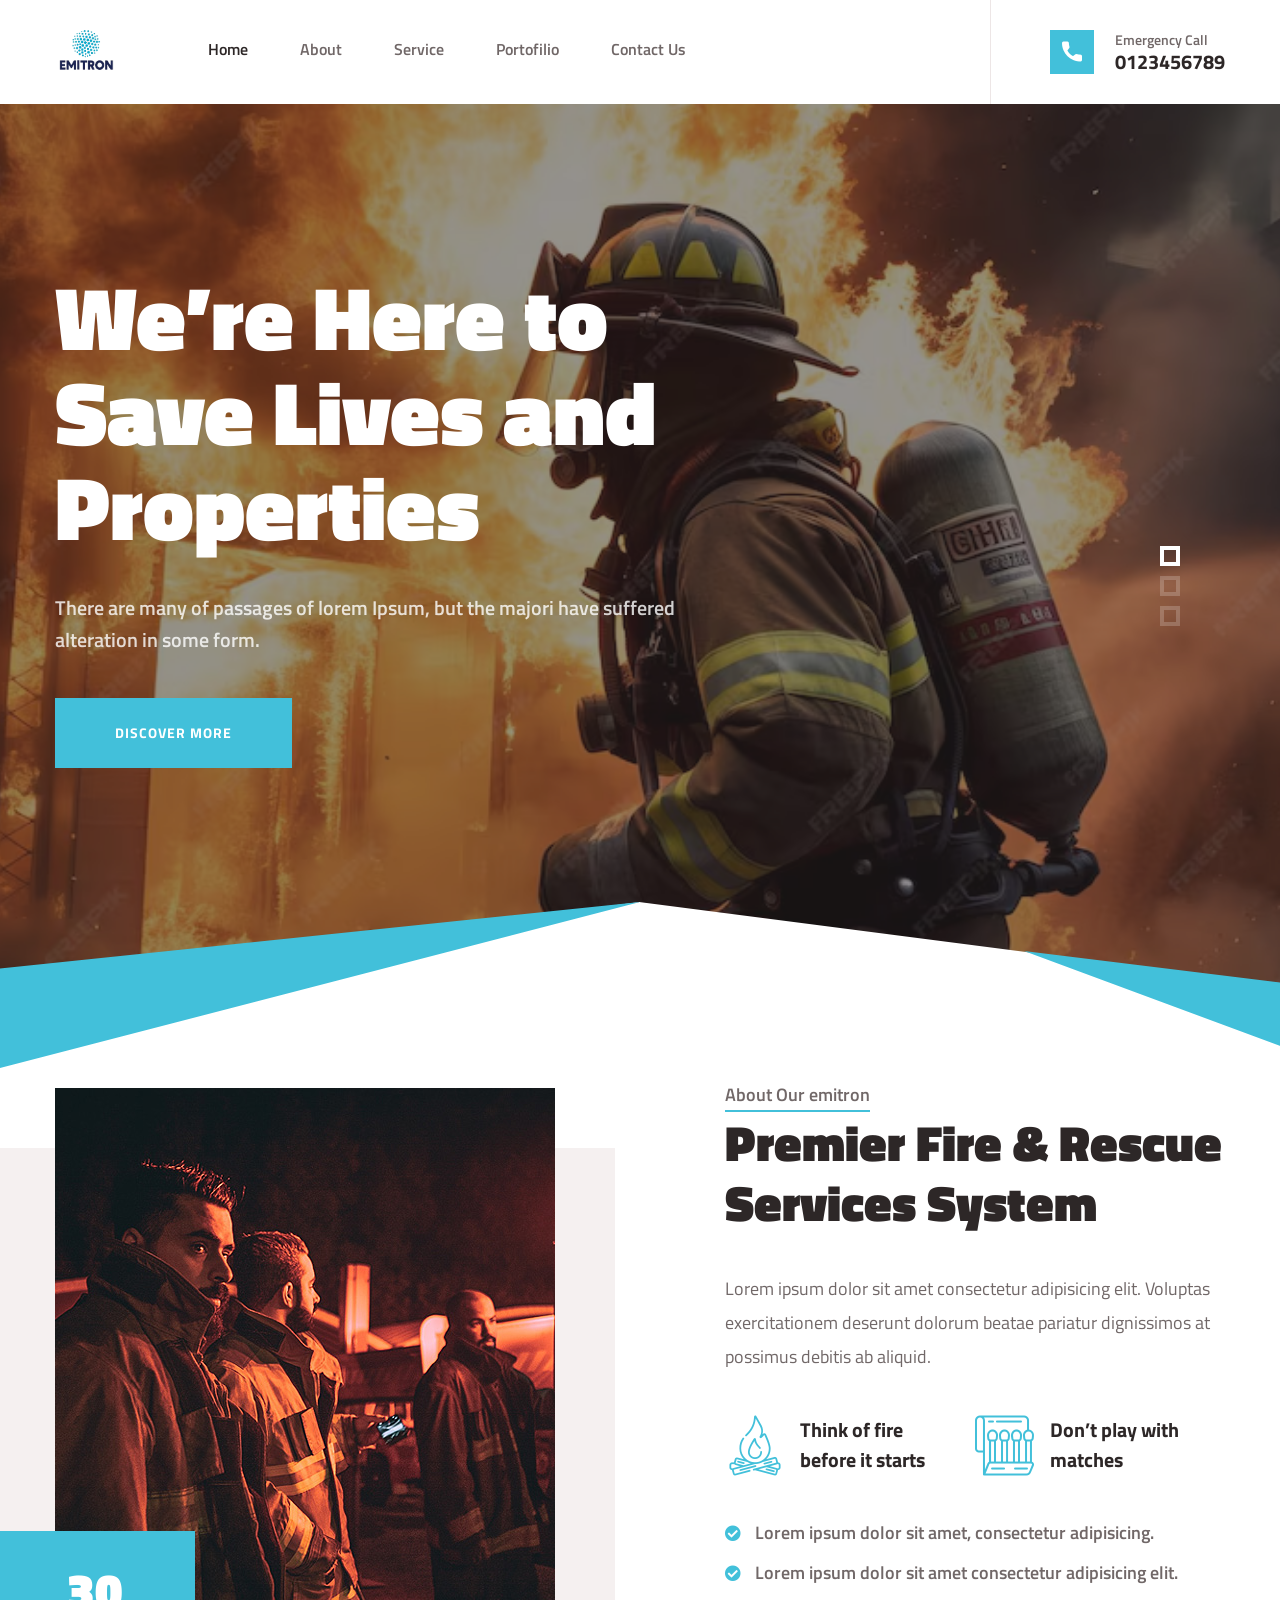
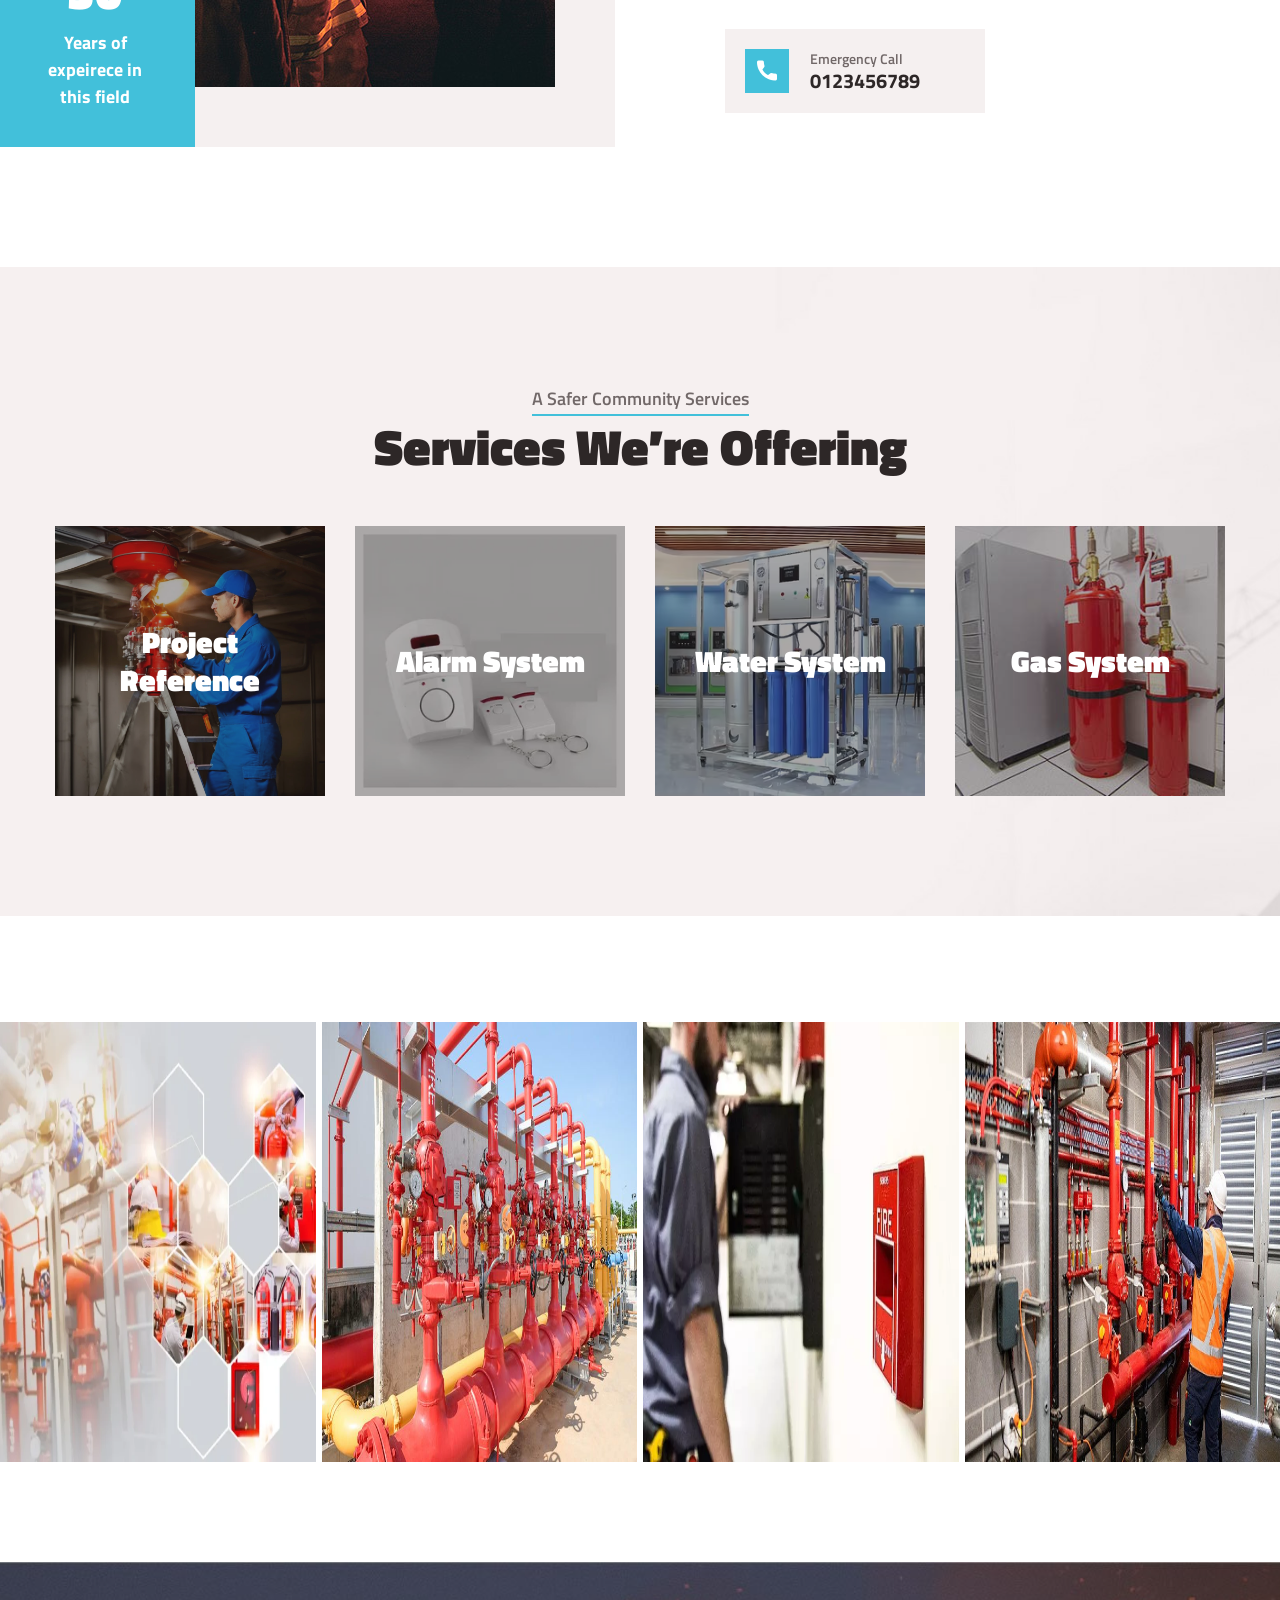
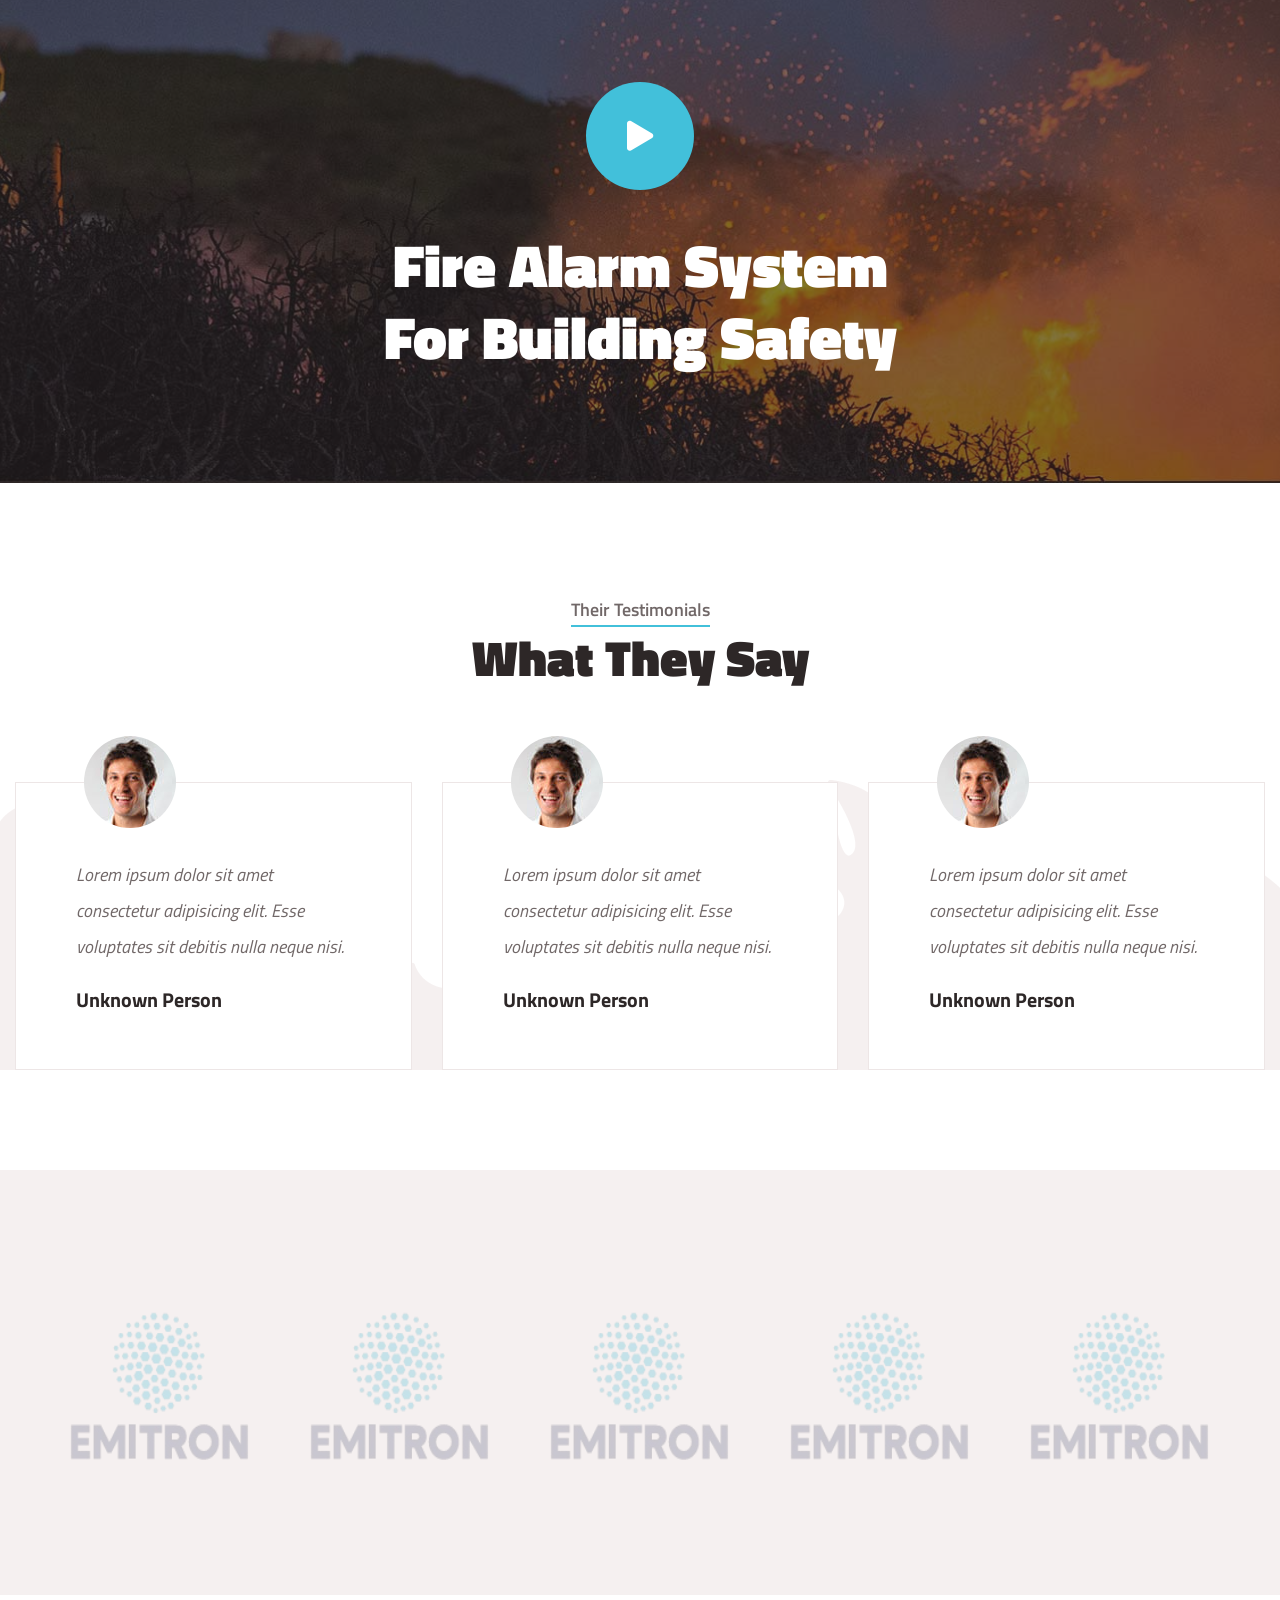
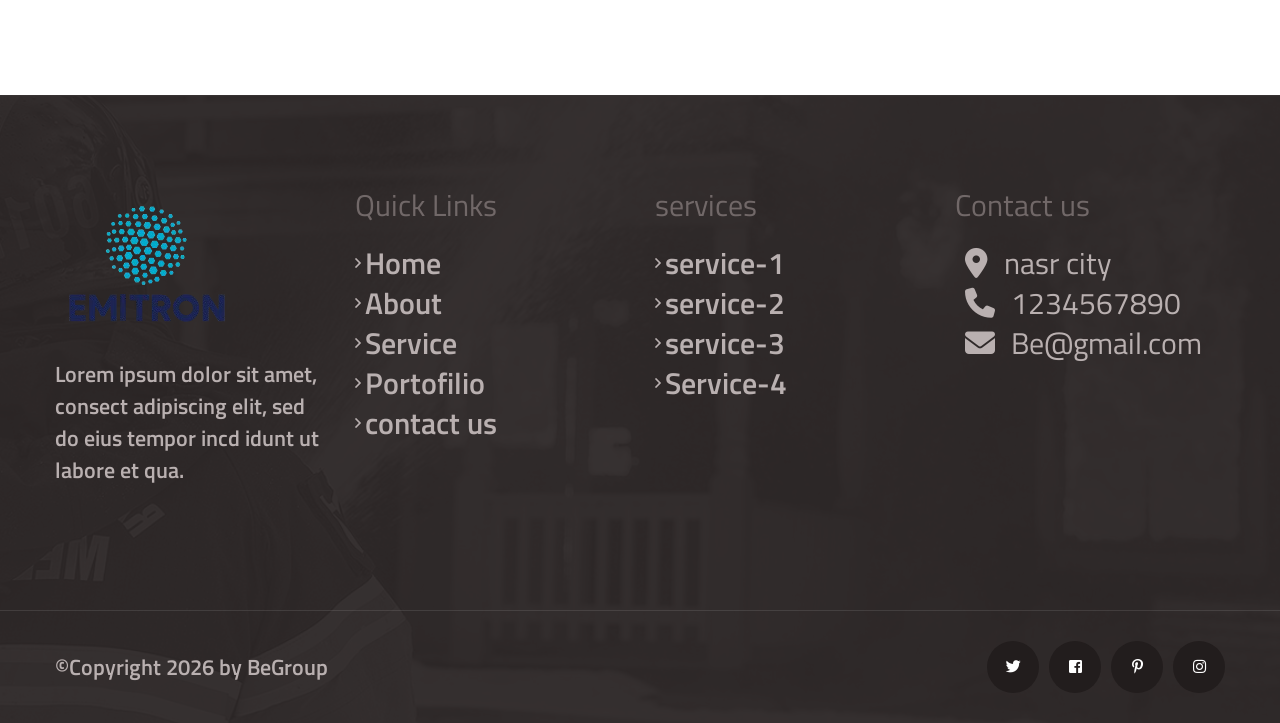
==== commit 2bf7a59d: "edits" ====
--- a/index.html
+++ b/index.html
@@ -505,11 +505,11 @@
         <section class="clients-section bg-color-1">
             <div class="auto-container">
                 <div class="clients-carousel owl-carousel owl-theme owl-nav-none owl-dots-none">
-                    <figure class="clients-logo-box"><a href="index.html"><img src="assets/1.png" alt=""></a></figure>
-                    <figure class="clients-logo-box"><a href="index.html"><img src="assets/1.png" alt=""></a></figure>
-                    <figure class="clients-logo-box"><a href="index.html"><img src="assets/1.png" alt=""></a></figure>
-                    <figure class="clients-logo-box"><a href="index.html"><img src="assets/1.png" alt=""></a></figure>
-                    <figure class="clients-logo-box"><a href="index.html"><img src="assets/1.png" alt=""></a></figure>
+                    <figure class="clients-logo-box"><a href="index.html"><img src="assets/1.PNG" alt=""></a></figure>
+                    <figure class="clients-logo-box"><a href="index.html"><img src="assets/1.PNG" alt=""></a></figure>
+                    <figure class="clients-logo-box"><a href="index.html"><img src="assets/1.PNG" alt=""></a></figure>
+                    <figure class="clients-logo-box"><a href="index.html"><img src="assets/1.PNG" alt=""></a></figure>
+                    <figure class="clients-logo-box"><a href="index.html"><img src="assets/1.PNG" alt=""></a></figure>
                 </div>
             </div>
         </section>
